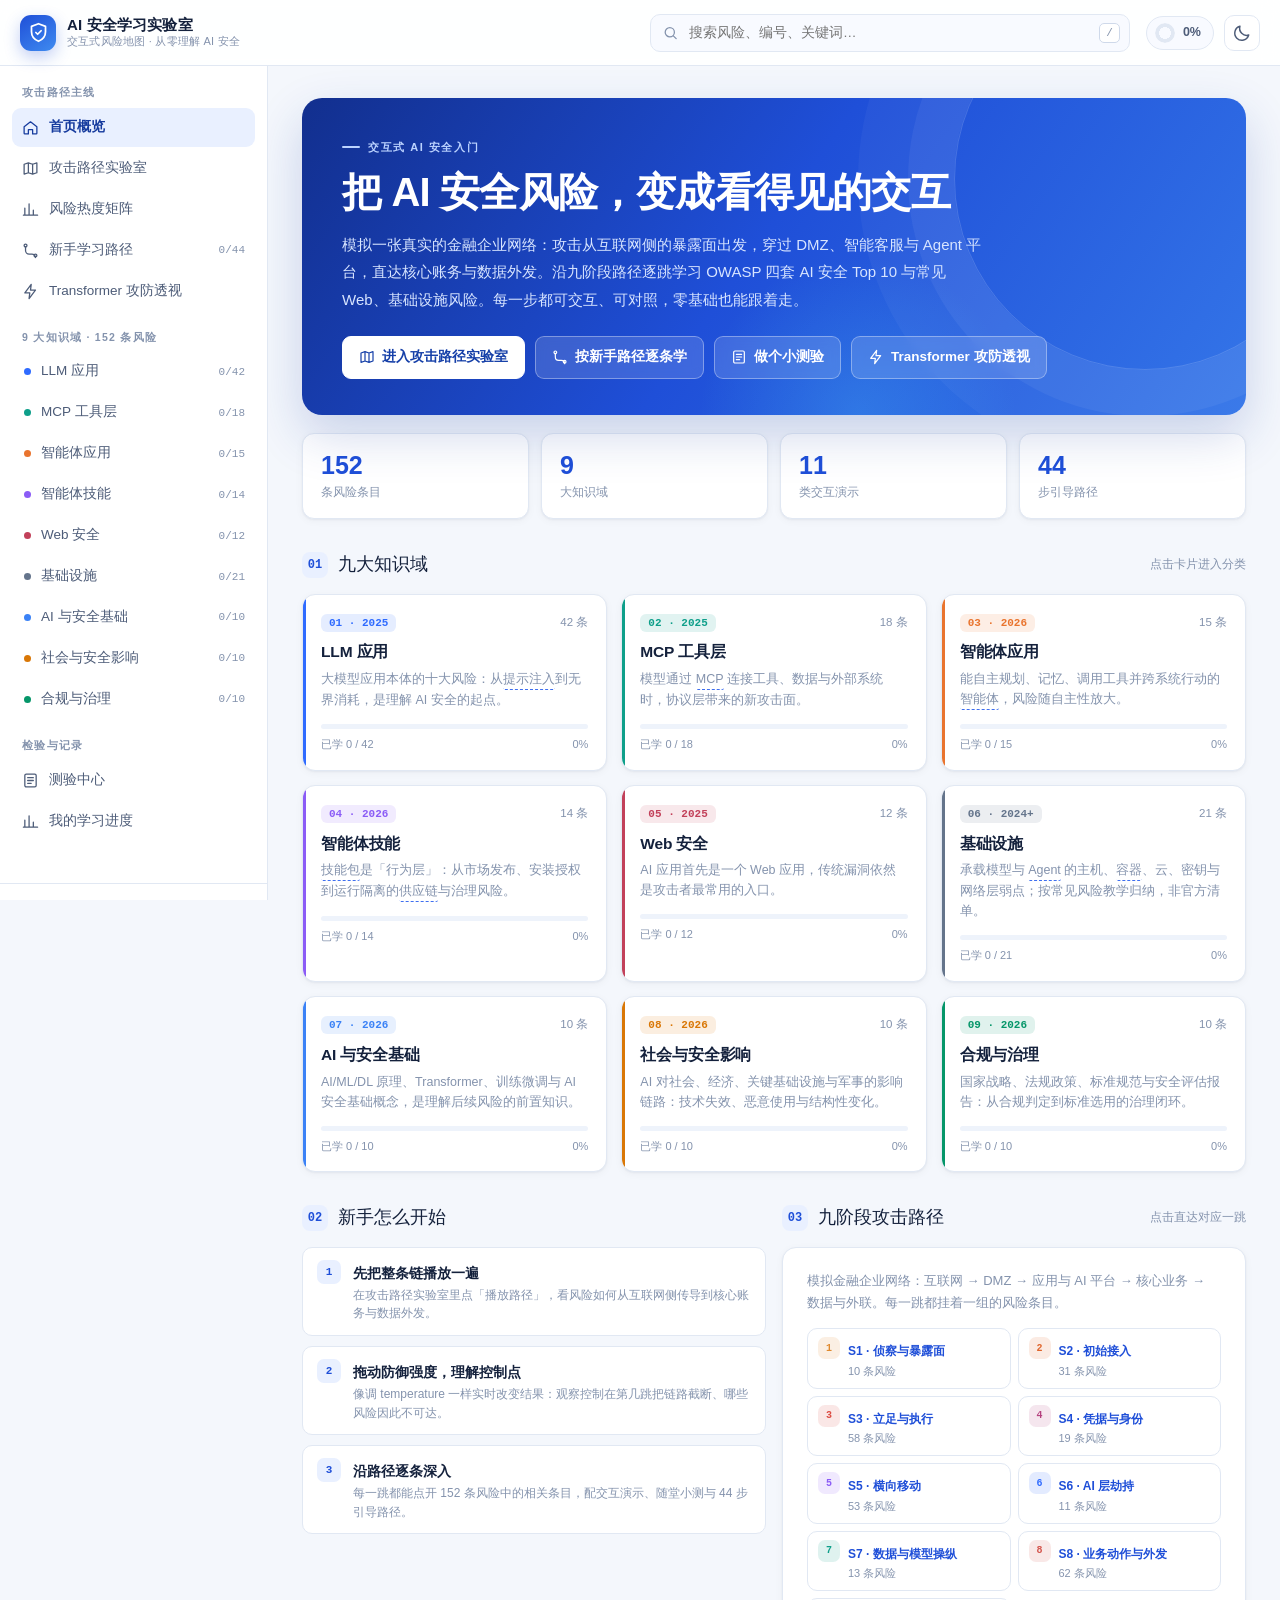
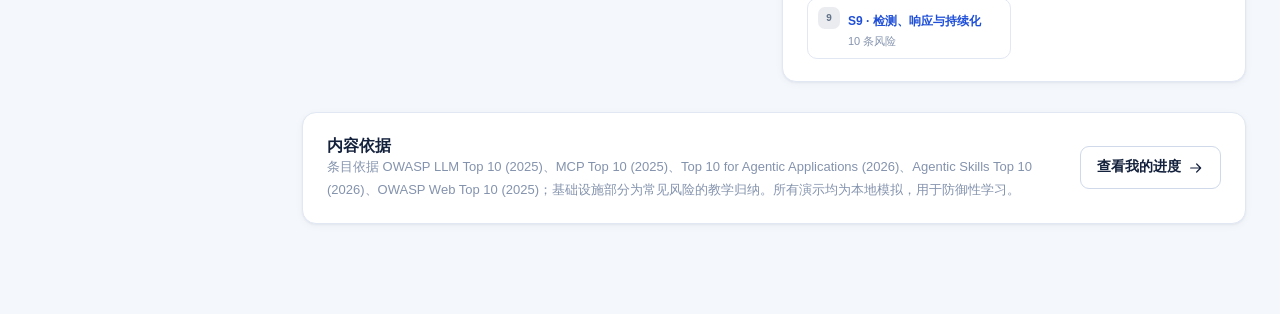
==== index.html @ 032571b3 "feat: publish AI Security Explainer learning site - 9 knowledge domains, 152 risk entries, 785-quest" ====
<!DOCTYPE html>
<html lang="zh-CN">
<head>
<meta charset="UTF-8">
<meta name="viewport" content="width=device-width, initial-scale=1, viewport-fit=cover">
<meta name="description" content="AI 安全学习实验室：在模拟金融企业网络的九阶段攻击路径上，交互式学习 OWASP LLM / MCP / Agentic / Agentic Skills Top 10 与常见 Web、基础设施风险。">
<meta name="theme-color" content="#1f4fd8">
<title>AI 安全学习实验室 · 金融企业网络攻击路径</title>
<link rel="stylesheet" href="assets/css/style.css">
</head>
<body>

<svg class="svg-sprite" aria-hidden="true" xmlns="http://www.w3.org/2000/svg">
  <symbol id="i-menu" viewBox="0 0 24 24"><path d="M4 7h16M4 12h16M4 17h16"/></symbol>
  <symbol id="i-search" viewBox="0 0 24 24"><circle cx="11" cy="11" r="6.5"/><path d="M16 16l4 4"/></symbol>
  <symbol id="i-sun" viewBox="0 0 24 24"><circle cx="12" cy="12" r="4"/><path d="M12 2v2M12 20v2M4.9 4.9l1.4 1.4M17.7 17.7l1.4 1.4M2 12h2M20 12h2M4.9 19.1l1.4-1.4M17.7 6.3l1.4-1.4"/></symbol>
  <symbol id="i-moon" viewBox="0 0 24 24"><path d="M20 14.5A8.5 8.5 0 0 1 9.5 4a8.5 8.5 0 1 0 10.5 10.5z"/></symbol>
  <symbol id="i-home" viewBox="0 0 24 24"><path d="M3 11l9-7 9 7v9a1 1 0 0 1-1 1h-5v-6H9v6H4a1 1 0 0 1-1-1z"/></symbol>
  <symbol id="i-map" viewBox="0 0 24 24"><path d="M3 6l6-2 6 2 6-2v14l-6 2-6-2-6 2zM9 4v14M15 6v14"/></symbol>
  <symbol id="i-path" viewBox="0 0 24 24"><circle cx="5" cy="5" r="2"/><circle cx="19" cy="19" r="2"/><path d="M5 7v5a5 5 0 0 0 5 5h4a5 5 0 0 1 5 5"/></symbol>
  <symbol id="i-quiz" viewBox="0 0 24 24"><rect x="4" y="3" width="16" height="18" rx="2"/><path d="M8 8h8M8 12h8M8 16h5"/></symbol>
  <symbol id="i-chart" viewBox="0 0 24 24"><path d="M4 20V10M10 20V4M16 20v-7M22 20H2"/></symbol>
  <symbol id="i-chevron" viewBox="0 0 24 24"><path d="M9 6l6 6-6 6"/></symbol>
  <symbol id="i-check" viewBox="0 0 24 24"><path d="M4 12l5 5L20 6"/></symbol>
  <symbol id="i-play" viewBox="0 0 24 24"><path d="M7 4l13 8-13 8z"/></symbol>
  <symbol id="i-pause" viewBox="0 0 24 24"><path d="M8 5v14M16 5v14"/></symbol>
  <symbol id="i-reset" viewBox="0 0 24 24"><path d="M4 11a8 8 0 1 1 2.3 6M4 5v6h6"/></symbol>
  <symbol id="i-shield" viewBox="0 0 24 24"><path d="M12 2l8 3v6c0 5-3.4 9-8 11-4.6-2-8-6-8-11V5z"/><path d="M9 12l2 2 4-4"/></symbol>
  <symbol id="i-bolt" viewBox="0 0 24 24"><path d="M13 2L4 14h7l-1 8 9-12h-7z"/></symbol>
  <symbol id="i-close" viewBox="0 0 24 24"><path d="M5 5l14 14M19 5L5 19"/></symbol>
  <symbol id="i-book" viewBox="0 0 24 24"><path d="M4 4h7a3 3 0 0 1 3 3v13a3 3 0 0 0-3-3H4zM20 4h-3a3 3 0 0 0-3 3v13a3 3 0 0 1 3-3h3z"/></symbol>
  <symbol id="i-target" viewBox="0 0 24 24"><circle cx="12" cy="12" r="9"/><circle cx="12" cy="12" r="5"/><circle cx="12" cy="12" r="1.4"/></symbol>
  <symbol id="i-arrow" viewBox="0 0 24 24"><path d="M4 12h15M13 6l6 6-6 6"/></symbol>
</svg>

<div class="app-shell">
  <header class="topbar">
    <button class="icon-btn nav-toggle" id="navToggle" aria-label="打开导航菜单" aria-expanded="false">
      <svg class="ic"><use href="#i-menu"></use></svg>
    </button>
    <a class="brand" href="#/home" aria-label="返回首页">
      <span class="brand-mark"><svg class="ic"><use href="#i-shield"></use></svg></span>
      <span class="brand-text"><b>AI 安全学习实验室</b><small>交互式风险地图 · 从零理解 AI 安全</small></span>
    </a>
    <div class="search-wrap" id="searchWrap">
      <svg class="ic search-ic"><use href="#i-search"></use></svg>
      <input type="search" id="globalSearch" autocomplete="off" spellcheck="false" placeholder="搜索风险、编号、关键词…" aria-label="全站搜索">
      <kbd class="search-kbd">/</kbd>
      <div class="search-panel" id="searchPanel" hidden></div>
    </div>
    <div class="top-actions">
      <a class="progress-pill" id="progressPill" href="#/progress" aria-label="查看学习进度"><span class="pill-ring" id="pillRing"></span><span id="pillText">0%</span></a>
      <button class="icon-btn" id="themeBtn" aria-label="切换深浅主题" title="切换深浅主题">
        <svg class="ic" id="themeIcon"><use href="#i-moon"></use></svg>
      </button>
    </div>
  </header>

  <div class="layout">
    <aside class="sidebar" id="sidebar" aria-label="分类导航">
      <div class="side-inner" id="sideNav"></div>
      <div class="side-foot">
        <span class="dot"></span> 全部演示在本机模拟，不连接任何真实系统
      </div>
    </aside>
    <div class="side-overlay" id="sideOverlay" hidden></div>
    <main class="main" id="main" tabindex="-1">
      <noscript><div class="notice">本站的交互演示需要 JavaScript，请在浏览器中启用后刷新。</div></noscript>
    </main>
  </div>
</div>

<div class="toast" id="toast" role="status" aria-live="polite"></div>

<script src="assets/js/data.js?v=20261121b"></script>
<script src="assets/js/ai-bank.js?v=20261121b"></script>
<script src="assets/js/glossary.js?v=20261114b"></script>
<script src="assets/js/demos.js?v=20261121"></script>
<script src="assets/js/lab.js?v=20261114b"></script>
<script src="assets/js/app.js?v=20261120d"></script>
</body>
</html>
---- assets/css/style.css ----
/* AI 安全学习实验室 — 零依赖静态站点样式 */
:root {
  --bg: #f4f7fc;
  --surface: #ffffff;
  --surface-2: #f8faff;
  --surface-3: #eef3fb;
  --ink: #14213c;
  --ink-2: #4d5c78;
  --ink-3: #8493ad;
  --line: #e1e8f3;
  --line-2: #cfd9ea;
  --brand: #1f4fd8;
  --brand-2: #3f6ff0;
  --brand-soft: #e9f0ff;
  --brand-ink: #163b9e;
  --danger: #dc4c43;
  --danger-soft: #fdecea;
  --warn: #df8a21;
  --warn-soft: #fff3df;
  --ok: #12886a;
  --ok-soft: #e2f6ef;
  --shadow-s: 0 1px 2px rgba(20, 33, 60, .05), 0 2px 8px rgba(20, 33, 60, .04);
  --shadow-m: 0 4px 12px rgba(20, 33, 60, .07), 0 18px 46px rgba(20, 33, 60, .06);
  --radius: 14px;
  --radius-s: 10px;
  --topbar-h: 66px;
  --side-w: 268px;
  --cat: var(--brand);
  --font: -apple-system, BlinkMacSystemFont, "Segoe UI", "PingFang SC", "Hiragino Sans GB", "Microsoft YaHei", "Noto Sans CJK SC", sans-serif;
  --mono: ui-monospace, SFMono-Regular, "SF Mono", Menlo, Consolas, "Liberation Mono", monospace;
}

[data-theme="dark"] {
  --bg: #0b1120;
  --surface: #131d30;
  --surface-2: #18243a;
  --surface-3: #1d2c45;
  --ink: #e9effc;
  --ink-2: #aab9d3;
  --ink-3: #7588a7;
  --line: #26354e;
  --line-2: #344664;
  --brand: #7ba2ff;
  --brand-2: #94b2ff;
  --brand-soft: #1c2e55;
  --brand-ink: #b9ceff;
  --danger: #ff7d72;
  --danger-soft: #402329;
  --warn: #f2ad55;
  --warn-soft: #3a2e1f;
  --ok: #4fd0a7;
  --ok-soft: #173a31;
  --shadow-s: 0 1px 2px rgba(0, 0, 0, .25);
  --shadow-m: 0 12px 40px rgba(0, 0, 0, .3);
}

* { box-sizing: border-box; }
html { scroll-behavior: smooth; }
body {
  margin: 0;
  background: var(--bg);
  color: var(--ink);
  font-family: var(--font);
  font-size: 15px;
  line-height: 1.7;
  -webkit-font-smoothing: antialiased;
}
a { color: var(--brand); text-decoration: none; }
a:hover { text-decoration: underline; }
button, input, textarea, select { font: inherit; color: inherit; }
button { cursor: pointer; }
h1, h2, h3, h4 { line-height: 1.35; margin: 0; font-weight: 700; letter-spacing: -.01em; }
p { margin: 0 0 12px; }
ul, ol { margin: 0; padding: 0; }
.svg-sprite { position: absolute; width: 0; height: 0; overflow: hidden; }
.ic { width: 20px; height: 20px; fill: none; stroke: currentColor; stroke-width: 1.8; stroke-linecap: round; stroke-linejoin: round; flex: none; }
.muted { color: var(--ink-3); }
.small { font-size: 13px; }
.tiny { font-size: 12px; }
.mono { font-family: var(--mono); font-size: .92em; }
.notice { padding: 12px 16px; border-radius: var(--radius-s); background: var(--brand-soft); color: var(--brand-ink); border: 1px solid var(--line); font-size: 13px; }

/* ---------- 顶栏 ---------- */
.topbar {
  height: var(--topbar-h);
  position: sticky; top: 0; z-index: 40;
  display: flex; align-items: center; gap: 16px;
  padding: 0 20px;
  background: color-mix(in srgb, var(--surface) 92%, transparent);
  backdrop-filter: saturate(180%) blur(14px);
  border-bottom: 1px solid var(--line);
}
.brand { display: flex; align-items: center; gap: 11px; color: var(--ink); flex: none; }
.brand:hover { text-decoration: none; }
.brand-mark {
  width: 36px; height: 36px; border-radius: 11px; display: grid; place-items: center;
  color: #fff; background: linear-gradient(145deg, #1f4fd8, #3f8bf0);
  box-shadow: 0 6px 16px rgba(31, 79, 216, .28);
}
.brand-mark .ic { width: 21px; height: 21px; stroke-width: 2; }
.brand-text { display: flex; flex-direction: column; line-height: 1.25; }
.brand-text b { font-size: 15px; letter-spacing: .01em; }
.brand-text small { font-size: 11px; color: var(--ink-3); letter-spacing: .02em; }
.icon-btn {
  width: 36px; height: 36px; border-radius: 10px; border: 1px solid var(--line);
  background: var(--surface); color: var(--ink-2); display: grid; place-items: center;
  transition: .18s ease;
}
.icon-btn:hover { color: var(--brand); border-color: var(--brand); background: var(--brand-soft); }
.nav-toggle { display: none; }
.search-wrap { position: relative; flex: 1; max-width: 480px; margin-left: auto; }
.search-wrap .search-ic { position: absolute; left: 12px; top: 50%; transform: translateY(-50%); width: 17px; height: 17px; color: var(--ink-3); pointer-events: none; }
#globalSearch {
  width: 100%; height: 38px; padding: 0 38px 0 38px;
  background: var(--surface-2); border: 1px solid var(--line); border-radius: 10px;
  outline: none; font-size: 13.5px; transition: .18s ease;
}
#globalSearch:focus { border-color: var(--brand); background: var(--surface); box-shadow: 0 0 0 3px var(--brand-soft); }
#globalSearch::-webkit-search-cancel-button { display: none; }
.search-kbd {
  position: absolute; right: 10px; top: 50%; transform: translateY(-50%);
  font-family: var(--mono); font-size: 11px; color: var(--ink-3);
  border: 1px solid var(--line-2); border-radius: 5px; padding: 0 6px; line-height: 18px; background: var(--surface);
}
.search-panel {
  position: absolute; top: calc(100% + 8px); left: 0; right: 0;
  max-height: min(70vh, 520px); overflow-y: auto;
  background: var(--surface); border: 1px solid var(--line); border-radius: 12px;
  box-shadow: var(--shadow-m); padding: 8px; z-index: 50;
}
.search-result { display: flex; align-items: center; gap: 10px; padding: 9px 10px; border-radius: 8px; color: var(--ink); }
.search-result:hover { background: var(--surface-3); text-decoration: none; }
.search-result .sr-code { font: 700 11px var(--mono); color: #fff; background: var(--cat, var(--brand)); padding: 3px 6px; border-radius: 5px; flex: none; }
.search-result .sr-body { min-width: 0; flex: 1; }
.search-result .sr-title { font-size: 13.5px; font-weight: 600; white-space: nowrap; overflow: hidden; text-overflow: ellipsis; }
.search-result .sr-brief { font-size: 11.5px; color: var(--ink-3); white-space: nowrap; overflow: hidden; text-overflow: ellipsis; }
.search-result .sr-cat { font-size: 11px; color: var(--ink-3); flex: none; }
.search-empty { padding: 18px 12px; text-align: center; color: var(--ink-3); font-size: 13px; }
.top-actions { display: flex; align-items: center; gap: 10px; flex: none; }
.progress-pill {
  display: flex; align-items: center; gap: 8px; height: 34px; padding: 0 12px 0 8px;
  border: 1px solid var(--line); border-radius: 999px; background: var(--surface-2);
  color: var(--ink-2); font-size: 12.5px; font-weight: 600;
}
.progress-pill:hover { text-decoration: none; border-color: var(--brand); }
.pill-ring {
  width: 20px; height: 20px; border-radius: 50%; flex: none;
  background: conic-gradient(var(--brand) var(--p, 0%), var(--line) 0);
  -webkit-mask: radial-gradient(circle 6px at center, transparent 98%, #000 100%);
  mask: radial-gradient(circle 6px at center, transparent 98%, #000 100%);
}

/* ---------- 布局 ---------- */
.layout { display: flex; min-height: calc(100vh - var(--topbar-h)); }
.sidebar {
  width: var(--side-w); flex: none; position: sticky; top: var(--topbar-h);
  height: calc(100vh - var(--topbar-h)); overflow-y: auto;
  border-right: 1px solid var(--line); background: var(--surface);
  display: flex; flex-direction: column; z-index: 30;
}
.side-inner { padding: 18px 12px 24px; flex: 1; }
.side-foot { padding: 14px 18px; border-top: 1px solid var(--line); font-size: 11px; color: var(--ink-3); line-height: 1.5; }
.side-foot .dot { display: inline-block; width: 6px; height: 6px; border-radius: 50%; background: var(--ok); margin-right: 4px; }
.nav-group { margin-bottom: 18px; }
.nav-title { font-size: 10.5px; font-weight: 700; letter-spacing: .12em; color: var(--ink-3); text-transform: uppercase; padding: 0 10px; margin-bottom: 6px; }
.nav-link {
  display: flex; align-items: center; gap: 10px; padding: 8px 10px; border-radius: 9px;
  color: var(--ink-2); font-size: 13.5px; font-weight: 500; margin-bottom: 2px;
}
.nav-link:hover { background: var(--surface-3); text-decoration: none; color: var(--ink); }
.nav-link .ic { width: 17px; height: 17px; }
.nav-link.active { background: var(--brand-soft); color: var(--brand-ink); font-weight: 650; }
.nav-link .nav-count { margin-left: auto; font: 11px var(--mono); color: var(--ink-3); }
.nav-link .nav-dot { width: 7px; height: 7px; border-radius: 50%; background: var(--cat, var(--brand)); flex: none; margin-left: 2px; }
.nav-sub { margin: 2px 0 6px 20px; padding-left: 10px; border-left: 1px solid var(--line); }
.nav-risk { display: flex; align-items: flex-start; gap: 7px; padding: 4px 6px; border-radius: 7px; color: var(--ink-3); font-size: 12.3px; line-height: 1.45; }
.nav-risk:hover { background: var(--surface-3); color: var(--ink); text-decoration: none; }
.nav-risk .rc { font: 10px var(--mono); color: var(--ink-3); padding-top: 2px; flex: none; width: 46px; }
.nav-risk.done .rc { color: var(--ok); }
.nav-risk.done .rc::after { content: " ✓"; }
.nav-risk.active { background: var(--brand-soft); color: var(--brand-ink); font-weight: 600; }
.side-overlay { display: none; }
.main { flex: 1; min-width: 0; outline: none; }
.page { max-width: 1180px; margin: 0 auto; padding: 32px 34px 90px; animation: fade .28s ease; }
@keyframes fade { from { opacity: 0; transform: translateY(6px); } to { opacity: 1; transform: none; } }
.page-head { margin-bottom: 26px; }
.eyebrow { font-size: 11px; font-weight: 700; letter-spacing: .14em; color: var(--brand); text-transform: uppercase; margin-bottom: 8px; display: flex; align-items: center; gap: 8px; }
.eyebrow::before { content: ""; width: 18px; height: 2px; border-radius: 2px; background: var(--brand); }
.page-head h1 { font-size: clamp(25px, 3.2vw, 36px); margin-bottom: 10px; }
.lead { color: var(--ink-2); font-size: 15px; max-width: 780px; line-height: 1.8; }
.card { background: var(--surface); border: 1px solid var(--line); border-radius: var(--radius); box-shadow: var(--shadow-s); }
.card-pad { padding: 22px 24px; }
.grid { display: grid; gap: 16px; }
.grid-2 { grid-template-columns: repeat(2, minmax(0, 1fr)); }
.grid-3 { grid-template-columns: repeat(3, minmax(0, 1fr)); }
.grid-4 { grid-template-columns: repeat(4, minmax(0, 1fr)); }
.section { margin-top: 30px; }
.section-title { display: flex; align-items: center; gap: 10px; font-size: 18px; margin-bottom: 14px; }
.section-title .sec-no { display: grid; place-items: center; width: 26px; height: 26px; border-radius: 8px; background: var(--brand-soft); color: var(--brand); font: 700 12px var(--mono); flex: none; }
.section-title .sec-tip { margin-left: auto; font-size: 12px; font-weight: 400; color: var(--ink-3); }
.divider { height: 1px; background: var(--line); margin: 24px 0; }
.badge { display: inline-flex; align-items: center; gap: 5px; padding: 2px 9px; border-radius: 6px; font-size: 11.5px; font-weight: 600; background: var(--surface-3); color: var(--ink-2); white-space: nowrap; }
.badge.brand { background: var(--brand-soft); color: var(--brand-ink); }
.badge.ok { background: var(--ok-soft); color: var(--ok); }
.badge.warn { background: var(--warn-soft); color: var(--warn); }
.badge.danger { background: var(--danger-soft); color: var(--danger); }
.chip { display: inline-block; padding: 2px 8px; border: 1px solid var(--line); border-radius: 999px; font-size: 11.5px; color: var(--ink-2); background: var(--surface-2); }
.btn { display: inline-flex; align-items: center; justify-content: center; gap: 7px; padding: 9px 16px; border-radius: 9px; border: 1px solid var(--line-2); background: var(--surface); color: var(--ink); font-size: 13.5px; font-weight: 600; transition: .18s ease; }
.btn:hover { border-color: var(--brand); color: var(--brand); background: var(--brand-soft); text-decoration: none; }
.btn.primary { background: var(--brand); border-color: var(--brand); color: #fff; box-shadow: 0 4px 12px rgba(31, 79, 216, .2); }
.btn.primary:hover { background: var(--brand-2); color: #fff; }
.btn.ghost { background: transparent; border-color: transparent; color: var(--ink-2); }
.btn.ghost:hover { background: var(--surface-3); }
.btn.small { padding: 6px 11px; font-size: 12px; border-radius: 8px; }
.btn .ic { width: 16px; height: 16px; }
.btn:disabled { opacity: .5; cursor: not-allowed; }
.toast { position: fixed; left: 50%; bottom: 28px; transform: translate(-50%, 20px); padding: 10px 18px; border-radius: 10px; background: var(--ink); color: var(--surface); font-size: 13px; opacity: 0; pointer-events: none; transition: .25s ease; z-index: 80; box-shadow: var(--shadow-m); }
.toast.show { opacity: 1; transform: translate(-50%, 0); }
.empty-state { padding: 46px 20px; text-align: center; color: var(--ink-3); }
.empty-state .ic { width: 30px; height: 30px; margin-bottom: 10px; }

/* ---------- 首页 ---------- */
.hero { position: relative; overflow: hidden; border-radius: 20px; padding: 40px 40px 36px; color: #fff; background: linear-gradient(125deg, #122f8e 0%, #1f4fd8 48%, #3475e8 100%); box-shadow: 0 20px 50px rgba(24, 60, 160, .2); }
.hero::after { content: ""; position: absolute; right: -90px; top: -110px; width: 380px; height: 380px; border-radius: 50%; border: 1px solid rgba(255, 255, 255, .16); box-shadow: 0 0 0 46px rgba(255, 255, 255, .05), 0 0 0 96px rgba(255, 255, 255, .035); pointer-events: none; }
.hero::before { content: ""; position: absolute; left: 42%; bottom: -160px; width: 320px; height: 320px; border-radius: 50%; background: radial-gradient(circle, rgba(82, 214, 255, .22), transparent 70%); pointer-events: none; }
.hero > * { position: relative; z-index: 1; }
.hero .eyebrow { color: #bcd3ff; }
.hero .eyebrow::before { background: #bcd3ff; }
.hero h1 { font-size: clamp(26px, 3.6vw, 40px); margin-bottom: 12px; letter-spacing: -.02em; }
.hero-sub { font-size: 15px; color: #d8e5ff; max-width: 640px; line-height: 1.85; margin-bottom: 22px; }
.hero-actions { display: flex; flex-wrap: wrap; gap: 10px; }
.hero .btn { background: rgba(255, 255, 255, .14); border-color: rgba(255, 255, 255, .35); color: #fff; backdrop-filter: blur(6px); }
.hero .btn:hover { background: rgba(255, 255, 255, .24); color: #fff; }
.hero .btn.hero-primary { background: #fff; color: #153fa8; border-color: #fff; }
.hero .btn.hero-primary:hover { background: #eaf1ff; color: #153fa8; }
.stat-grid { display: grid; grid-template-columns: repeat(4, 1fr); gap: 12px; margin: 18px 0 30px; }
.stat { padding: 16px 18px; border-radius: 12px; background: var(--surface); border: 1px solid var(--line); box-shadow: var(--shadow-s); }
.stat-num { font-size: 25px; font-weight: 800; color: var(--brand); line-height: 1.2; font-variant-numeric: tabular-nums; }
.stat-label { font-size: 12px; color: var(--ink-3); margin-top: 2px; }
.cat-grid { display: grid; grid-template-columns: repeat(3, minmax(0, 1fr)); gap: 14px; }
.cat-card { padding: 18px 18px 16px; border-radius: 13px; background: var(--surface); border: 1px solid var(--line); box-shadow: var(--shadow-s); transition: .2s ease; display: block; color: var(--ink); position: relative; overflow: hidden; }
.cat-card::before { content: ""; position: absolute; left: 0; top: 0; bottom: 0; width: 3px; background: var(--cat); }
.cat-card:hover { transform: translateY(-3px); box-shadow: var(--shadow-m); text-decoration: none; border-color: var(--cat); }
.cat-top { display: flex; align-items: center; justify-content: space-between; margin-bottom: 10px; }
.cat-num { font: 700 11px var(--mono); color: var(--cat); background: color-mix(in srgb, var(--cat) 12%, transparent); padding: 3px 8px; border-radius: 6px; }
.cat-count { font-size: 11.5px; color: var(--ink-3); }
.cat-card h3 { font-size: 15.5px; margin-bottom: 6px; }
.cat-card p { font-size: 12.5px; color: var(--ink-3); line-height: 1.6; margin-bottom: 14px; min-height: 40px; }
.cat-bar { height: 5px; border-radius: 99px; background: var(--surface-3); overflow: hidden; }
.cat-bar > i { display: block; height: 100%; border-radius: 99px; background: var(--cat); width: var(--w, 0%); transition: width .5s ease; }
.cat-bar-label { display: flex; justify-content: space-between; font-size: 11px; color: var(--ink-3); margin-top: 6px; }
.path-preview { display: grid; gap: 10px; }
.mini-step { display: flex; gap: 12px; align-items: flex-start; padding: 12px 14px; border: 1px solid var(--line); border-radius: 10px; background: var(--surface); }
.mini-step .ms-no { width: 24px; height: 24px; border-radius: 7px; background: var(--brand-soft); color: var(--brand); display: grid; place-items: center; font: 700 11px var(--mono); flex: none; }
.mini-step b { font-size: 13.5px; }
.mini-step span { display: block; font-size: 12px; color: var(--ink-3); line-height: 1.55; }

/* ---------- 风险详情 ---------- */
.detail-head { padding: 24px 26px; border-radius: var(--radius); background: var(--surface); border: 1px solid var(--line); box-shadow: var(--shadow-s); border-top: 3px solid var(--cat); margin-bottom: 22px; }
.detail-meta { display: flex; align-items: center; gap: 8px; flex-wrap: wrap; margin-bottom: 10px; }
.detail-code { font: 700 12px var(--mono); color: #fff; background: var(--cat); padding: 4px 9px; border-radius: 6px; }
.detail-title { font-size: clamp(23px, 3vw, 31px); margin-bottom: 4px; }
.detail-en { color: var(--ink-3); font-size: 13.5px; font-weight: 500; margin-bottom: 14px; }
.level-badge { display: inline-flex; align-items: center; gap: 6px; font-size: 12px; font-weight: 600; padding: 3px 10px; border-radius: 999px; }
.level-1 { background: var(--ok-soft); color: var(--ok); }
.level-2 { background: var(--warn-soft); color: var(--warn); }
.level-3 { background: var(--danger-soft); color: var(--danger); }
.detail-actions { display: flex; gap: 8px; flex-wrap: wrap; margin-top: 16px; }
.detail-layout { display: grid; grid-template-columns: minmax(0, 1fr) 176px; gap: 24px; align-items: start; }
.detail-toc { position: sticky; top: calc(var(--topbar-h) + 24px); font-size: 12.5px; }
.detail-toc h4 { font-size: 11px; color: var(--ink-3); letter-spacing: .1em; text-transform: uppercase; margin-bottom: 10px; }
.detail-toc a { display: block; padding: 5px 10px; border-left: 2px solid var(--line); color: var(--ink-3); }
.detail-toc a:hover, .detail-toc a.active { border-color: var(--cat); color: var(--cat); text-decoration: none; background: var(--surface-2); }
.brief-box { padding: 16px 18px; border-radius: 11px; background: var(--brand-soft); border: 1px solid color-mix(in srgb, var(--cat) 22%, var(--line)); font-size: 15px; line-height: 1.8; }
.brief-box b { color: var(--brand-ink); }
.why-box { padding: 14px 18px; border-left: 3px solid var(--warn); background: var(--warn-soft); border-radius: 0 10px 10px 0; color: var(--ink-2); font-size: 13.5px; margin-top: 12px; }
.steps { display: grid; gap: 10px; counter-reset: st; }
.step-card { display: flex; gap: 14px; padding: 14px 16px; border: 1px solid var(--line); border-radius: 11px; background: var(--surface); }
.step-card .n { width: 28px; height: 28px; border-radius: 9px; display: grid; place-items: center; flex: none; background: var(--cat); color: #fff; font: 700 12px var(--mono); }
.step-card h4 { font-size: 14px; margin-bottom: 3px; }
.step-card p { font-size: 13px; color: var(--ink-2); margin: 0; line-height: 1.7; }
.analogy { display: flex; gap: 12px; padding: 14px 16px; border-radius: 11px; background: var(--surface-2); border: 1px dashed var(--line-2); font-size: 13.5px; color: var(--ink-2); margin-top: 12px; }
.analogy b { color: var(--ink); white-space: nowrap; }
.defense-list { display: grid; gap: 9px; list-style: none; }
.defense-list li { display: flex; gap: 11px; padding: 12px 14px; border: 1px solid var(--line); border-radius: 10px; background: var(--surface); font-size: 13.5px; line-height: 1.65; }
.defense-list li .ic { width: 17px; height: 17px; color: var(--ok); margin-top: 3px; }
.scenario { padding: 15px 18px; border-radius: 11px; background: var(--surface-2); border: 1px solid var(--line); font-size: 13.5px; color: var(--ink-2); line-height: 1.8; }
.mini-quiz { padding: 18px 20px; }
.mini-quiz h3 { font-size: 15px; margin-bottom: 12px; }
.choice-grid { display: grid; gap: 8px; }
.choice { display: flex; gap: 10px; align-items: flex-start; padding: 11px 13px; border: 1px solid var(--line); border-radius: 9px; background: var(--surface-2); text-align: left; font-size: 13.5px; line-height: 1.6; width: 100%; transition: .16s ease; }
.choice:hover { border-color: var(--brand); }
.choice .choice-key { font: 700 11px var(--mono); width: 20px; height: 20px; border-radius: 5px; background: var(--surface-3); display: grid; place-items: center; flex: none; margin-top: 1px; }
.choice.correct { border-color: var(--ok); background: var(--ok-soft); }
.choice.correct .choice-key { background: var(--ok); color: #fff; }
.choice.wrong { border-color: var(--danger); background: var(--danger-soft); }
.choice.wrong .choice-key { background: var(--danger); color: #fff; }
.choice:disabled { cursor: default; }
.quiz-explain { margin-top: 10px; padding: 10px 13px; border-radius: 8px; background: var(--surface-2); border: 1px solid var(--line); font-size: 12.5px; color: var(--ink-2); }
.pager { display: flex; justify-content: space-between; gap: 12px; margin-top: 30px; padding-top: 20px; border-top: 1px solid var(--line); }
.pager .btn { max-width: 48%; }
.pager .btn span { overflow: hidden; text-overflow: ellipsis; white-space: nowrap; }

/* ---------- 交互演示通用 ---------- */
.demo-card { border: 1px solid var(--line); border-radius: var(--radius); background: var(--surface); box-shadow: var(--shadow-s); overflow: hidden; }
.demo-head { display: flex; align-items: center; gap: 10px; padding: 13px 18px; background: linear-gradient(100deg, var(--brand-soft), var(--surface-2)); border-bottom: 1px solid var(--line); flex-wrap: wrap; }
.demo-head .ic { color: var(--brand); width: 18px; height: 18px; }
.demo-head h3 { font-size: 14.5px; }
.demo-head .demo-type { margin-left: auto; font: 11px var(--mono); color: var(--ink-3); border: 1px solid var(--line); border-radius: 6px; padding: 2px 7px; }
.demo-body { padding: 18px; }
.demo-hint { font-size: 12.5px; color: var(--ink-3); line-height: 1.65; margin-bottom: 14px; }
.demo-cols { display: grid; grid-template-columns: minmax(0, 300px) minmax(0, 1fr); gap: 18px; }
.demo-controls { display: grid; gap: 14px; align-content: start; }
.demo-stage { min-width: 0; }
.demo-foot { padding: 10px 18px; border-top: 1px solid var(--line); background: var(--surface-2); font-size: 11.5px; color: var(--ink-3); display: flex; align-items: center; gap: 8px; flex-wrap: wrap; }
.demo-foot .ic { width: 14px; height: 14px; }
.control-group > label, .control-label { display: block; font-size: 12px; font-weight: 700; color: var(--ink-2); margin-bottom: 7px; letter-spacing: .01em; }
.control-tip { font-size: 11.5px; color: var(--ink-3); line-height: 1.5; margin-top: 5px; }
.seg { display: flex; flex-wrap: wrap; gap: 5px; }
.seg button { padding: 6px 10px; border-radius: 7px; border: 1px solid var(--line); background: var(--surface-2); font-size: 12px; color: var(--ink-2); }
.seg button:hover { border-color: var(--brand); }
.seg button.active { background: var(--brand); border-color: var(--brand); color: #fff; font-weight: 600; }
.field input[type="text"], .field textarea, .field select {
  width: 100%; padding: 9px 11px; border: 1px solid var(--line); border-radius: 8px;
  background: var(--surface-2); outline: none; font-size: 13px; line-height: 1.6;
}
.field input[type="text"]:focus, .field textarea:focus { border-color: var(--brand); box-shadow: 0 0 0 3px var(--brand-soft); }
.field textarea { resize: vertical; min-height: 74px; font-family: var(--mono); font-size: 12px; }
.switch-list { display: grid; gap: 7px; }
.switch { display: flex; align-items: flex-start; gap: 9px; padding: 8px 10px; border: 1px solid var(--line); border-radius: 8px; background: var(--surface-2); cursor: pointer; }
.switch:hover { border-color: var(--brand); }
.switch input { position: absolute; opacity: 0; width: 0; height: 0; }
.switch .track { width: 30px; height: 17px; border-radius: 99px; background: var(--line-2); position: relative; flex: none; margin-top: 3px; transition: .18s ease; }
.switch .track::after { content: ""; position: absolute; left: 2px; top: 2px; width: 13px; height: 13px; border-radius: 50%; background: #fff; transition: .18s ease; box-shadow: 0 1px 3px rgba(0, 0, 0, .2); }
.switch input:checked + .track { background: var(--ok); }
.switch input:checked + .track::after { transform: translateX(13px); }
.switch input:focus-visible + .track { outline: 2px solid var(--brand); outline-offset: 2px; }
.switch .sw-text { min-width: 0; }
.switch .sw-text b { display: block; font-size: 12.5px; font-weight: 600; }
.switch .sw-text small { display: block; font-size: 11px; color: var(--ink-3); line-height: 1.45; }
.range-row { display: grid; gap: 4px; }
.range-row .range-top { display: flex; justify-content: space-between; font-size: 12px; color: var(--ink-2); }
.range-val { font: 700 12px var(--mono); color: var(--brand); }
input[type="range"] { width: 100%; accent-color: var(--brand); cursor: pointer; }
.demo-actions { display: flex; gap: 8px; flex-wrap: wrap; margin-top: 4px; }
.meter { margin-top: 6px; }
.meter-top { display: flex; justify-content: space-between; align-items: baseline; font-size: 12px; margin-bottom: 6px; }
.meter-top b { font: 800 20px var(--mono); color: var(--danger); font-variant-numeric: tabular-nums; }
.meter-track { height: 9px; border-radius: 99px; background: var(--surface-3); overflow: hidden; }
.meter-fill { height: 100%; border-radius: 99px; background: linear-gradient(90deg, var(--ok), var(--warn), var(--danger)); transition: width .4s ease; }
.verdict { padding: 12px 14px; border-radius: 10px; font-size: 13.5px; line-height: 1.65; margin-top: 12px; border: 1px solid var(--line); background: var(--surface-2); }
.verdict b { display: block; margin-bottom: 3px; }
.verdict.bad { background: var(--danger-soft); border-color: color-mix(in srgb, var(--danger) 30%, var(--line)); color: var(--danger); }
.verdict.ok { background: var(--ok-soft); border-color: color-mix(in srgb, var(--ok) 30%, var(--line)); color: var(--ok); }
.verdict.warn { background: var(--warn-soft); border-color: color-mix(in srgb, var(--warn) 30%, var(--line)); color: var(--warn); }
.ctx-view { display: grid; gap: 7px; margin-bottom: 12px; }
.ctx-block { padding: 9px 11px; border-radius: 8px; font-size: 12px; line-height: 1.65; border: 1px solid var(--line); background: var(--surface-2); font-family: var(--mono); word-break: break-word; }
.ctx-block .ctx-label { display: block; font: 700 10px var(--font); letter-spacing: .06em; text-transform: uppercase; margin-bottom: 4px; }
.ctx-system { background: var(--ok-soft); border-color: color-mix(in srgb, var(--ok) 25%, var(--line)); color: var(--ok); }
.ctx-untrusted { background: var(--danger-soft); border-color: color-mix(in srgb, var(--danger) 25%, var(--line)); color: var(--danger); }
.ctx-note { background: var(--surface-2); color: var(--ink-2); }
.pipeline { display: flex; align-items: stretch; gap: 0; flex-wrap: wrap; }
.pipe-node { flex: 1; min-width: 88px; padding: 10px 8px; border: 1px solid var(--line); border-radius: 9px; background: var(--surface-2); text-align: center; font-size: 11.5px; color: var(--ink-3); position: relative; transition: .25s ease; }
.pipe-node + .pipe-node { margin-left: 14px; }
.pipe-node + .pipe-node::before { content: ""; position: absolute; left: -14px; top: 50%; width: 14px; height: 1.5px; background: var(--line-2); }
.pipe-node b { display: block; font-size: 12px; color: var(--ink-2); margin-bottom: 2px; }
.pipe-node.lit { border-color: var(--brand); background: var(--brand-soft); color: var(--brand-ink); }
.pipe-node.lit b { color: var(--brand-ink); }
.pipe-node.blocked { border-color: var(--ok); background: var(--ok-soft); color: var(--ok); }
.pipe-node.risky { border-color: var(--danger); background: var(--danger-soft); color: var(--danger); }
.inspect-list { display: grid; gap: 8px; }
.inspect-item { display: flex; gap: 10px; align-items: flex-start; padding: 10px 12px; border: 1px solid var(--line); border-radius: 9px; background: var(--surface-2); text-align: left; width: 100%; transition: .16s ease; }
.inspect-item:hover { border-color: var(--brand); }
.inspect-item .ii-mark { width: 22px; height: 22px; border-radius: 6px; display: grid; place-items: center; flex: none; font: 700 11px var(--mono); background: var(--surface-3); color: var(--ink-3); }
.inspect-item.selected { border-color: var(--danger); background: var(--danger-soft); }
.inspect-item.selected .ii-mark { background: var(--danger); color: #fff; }
.inspect-item.reveal.correct { border-color: var(--ok); }
.inspect-item.reveal.wrong { border-color: var(--warn); }
.inspect-item .ii-body { min-width: 0; flex: 1; }
.inspect-item .ii-text { font: 12px/1.6 var(--mono); word-break: break-word; color: var(--ink); }
.inspect-item .ii-reason { display: none; font-size: 11.5px; color: var(--ink-2); margin-top: 6px; padding-top: 6px; border-top: 1px dashed var(--line-2); line-height: 1.6; }
.inspect-item.reveal .ii-reason { display: block; }
.kv { display: grid; grid-template-columns: repeat(2, minmax(0, 1fr)); gap: 9px; }
.kv-cell { padding: 11px 13px; border-radius: 9px; background: var(--surface-2); border: 1px solid var(--line); }
.kv-cell .k { font-size: 11px; color: var(--ink-3); }
.kv-cell .v { font: 700 19px var(--mono); color: var(--ink); font-variant-numeric: tabular-nums; }
.kv-cell .v.danger { color: var(--danger); }
.kv-cell .v.ok { color: var(--ok); }
.bar-chart { display: grid; gap: 10px; margin-top: 14px; }
.bar-row .bar-top { display: flex; justify-content: space-between; font-size: 11.5px; color: var(--ink-2); margin-bottom: 4px; }
.bar-track { height: 10px; border-radius: 99px; background: var(--surface-3); overflow: hidden; }
.bar-fill { height: 100%; border-radius: 99px; background: var(--brand); transition: width .4s ease; }
.bar-fill.danger { background: var(--danger); }
.bar-fill.ok { background: var(--ok); }
.doc-list { display: grid; gap: 7px; }
.doc { display: flex; gap: 9px; align-items: flex-start; padding: 9px 11px; border: 1px solid var(--line); border-radius: 8px; background: var(--surface-2); font-size: 12px; line-height: 1.6; }
.doc .doc-score { margin-left: auto; font: 700 11px var(--mono); color: var(--ink-3); white-space: nowrap; }
.doc.poison { background: var(--danger-soft); border-color: color-mix(in srgb, var(--danger) 25%, var(--line)); }
.doc.hit { border-color: var(--brand); box-shadow: 0 0 0 2px var(--brand-soft); }
.doc code { font-family: var(--mono); font-size: 11px; }
.scope-visual { display: grid; place-items: center; padding: 8px 0 16px; }
.scope-ring { width: 168px; height: 168px; border-radius: 50%; display: grid; place-items: center; background: radial-gradient(circle, color-mix(in srgb, var(--danger) 12%, var(--surface)) 0 32%, color-mix(in srgb, var(--warn) 14%, var(--surface)) 32% 58%, color-mix(in srgb, var(--brand) 12%, var(--surface)) 58% 78%, var(--surface-2) 78%); border: 1px solid var(--line); position: relative; transition: .3s ease; }
.scope-ring .scope-core { width: 62px; height: 62px; border-radius: 50%; background: var(--brand); color: #fff; display: grid; place-items: center; font-size: 12px; font-weight: 700; text-align: center; line-height: 1.3; box-shadow: 0 6px 18px rgba(31, 79, 216, .3); }
.scope-ring .scope-tag { position: absolute; font-size: 10.5px; color: var(--ink-2); background: var(--surface); border: 1px solid var(--line); border-radius: 6px; padding: 2px 6px; white-space: nowrap; }
.scope-ring .scope-tag.t1 { top: 20px; right: -18px; }
.scope-ring .scope-tag.t2 { bottom: 26px; left: -22px; }
.scope-ring .scope-tag.t3 { bottom: -10px; right: 8px; }
.perm-grid { display: grid; grid-template-columns: repeat(2, 1fr); gap: 7px; margin-top: 12px; }
.perm { display: flex; align-items: center; gap: 6px; font-size: 11.5px; padding: 6px 9px; border-radius: 7px; background: var(--surface-2); border: 1px solid var(--line); color: var(--ink-3); }
.perm.on { background: var(--danger-soft); border-color: color-mix(in srgb, var(--danger) 25%, var(--line)); color: var(--danger); font-weight: 600; }
.perm .pdot { width: 6px; height: 6px; border-radius: 50%; background: currentColor; }
.flow-steps { display: flex; gap: 4px; flex-wrap: wrap; margin-bottom: 14px; }
.flow-step { flex: 1; min-width: 82px; padding: 9px 8px; border: 1px solid var(--line); border-radius: 9px; background: var(--surface-2); font-size: 11.5px; color: var(--ink-3); text-align: center; transition: .25s ease; cursor: pointer; }
.flow-step b { display: block; font-size: 11px; color: var(--ink-2); }
.flow-step.risk { border-color: color-mix(in srgb, var(--danger) 30%, var(--line)); }
.flow-step.control { border-color: color-mix(in srgb, var(--ok) 30%, var(--line)); }
.flow-step.active { background: var(--brand-soft); border-color: var(--brand); color: var(--brand-ink); transform: translateY(-2px); }
.flow-step.done { background: var(--surface-3); }
.flow-detail { padding: 14px 16px; border-radius: 10px; background: var(--surface-2); border: 1px solid var(--line); min-height: 88px; font-size: 13px; line-height: 1.75; }
.flow-detail b { color: var(--brand); }
.code-block { font: 12px/1.7 var(--mono); background: var(--surface-3); border: 1px solid var(--line); border-radius: 9px; padding: 12px 14px; white-space: pre-wrap; word-break: break-all; color: var(--ink-2); margin: 0; }
.code-block.bad { background: var(--danger-soft); color: var(--danger); }
.code-block.ok { background: var(--ok-soft); color: var(--ok); }

/* ---------- 学习路径 / 测验 / 进度 ---------- */
.path-stage { border: 1px solid var(--line); border-radius: var(--radius); background: var(--surface); box-shadow: var(--shadow-s); margin-bottom: 16px; overflow: hidden; }
.path-stage-head { display: flex; align-items: center; gap: 12px; padding: 15px 18px; border-bottom: 1px solid var(--line); background: var(--surface-2); }
.path-stage-head .stage-no { width: 32px; height: 32px; border-radius: 9px; background: var(--brand); color: #fff; display: grid; place-items: center; font: 700 13px var(--mono); flex: none; }
.path-stage-head h3 { font-size: 15.5px; }
.path-stage-head p { font-size: 12px; color: var(--ink-3); margin: 0; }
.path-stage-head .stage-progress { margin-left: auto; font-size: 12px; color: var(--ink-3); white-space: nowrap; }
.path-step { display: flex; gap: 13px; align-items: flex-start; padding: 13px 18px; border-bottom: 1px solid var(--line); }
.path-step:last-child { border-bottom: 0; }
.path-step .ps-check { width: 21px; height: 21px; border-radius: 6px; border: 1.5px solid var(--line-2); flex: none; margin-top: 2px; display: grid; place-items: center; color: transparent; }
.path-step.done .ps-check { background: var(--ok); border-color: var(--ok); color: #fff; }
.path-step .ps-check .ic { width: 14px; height: 14px; stroke-width: 3; }
.path-step .ps-body { flex: 1; min-width: 0; }
.path-step .ps-body b { font-size: 13.5px; }
.path-step .ps-body span { display: block; font-size: 12px; color: var(--ink-3); line-height: 1.6; }
.path-link { font-size: 12px; white-space: nowrap; align-self: center; }
.quiz-setup { display: grid; grid-template-columns: repeat(3, 1fr); gap: 14px; }
.quiz-stat-strip { display: flex; gap: 18px; flex-wrap: wrap; padding: 14px 18px; border-radius: 11px; background: var(--surface-2); border: 1px solid var(--line); margin-bottom: 20px; font-size: 12.5px; color: var(--ink-2); }
.quiz-stat-strip b { font: 800 17px var(--mono); color: var(--brand); margin-right: 4px; }
.quiz-card { padding: 24px 26px; }
.quiz-progress { display: flex; align-items: center; gap: 10px; font-size: 12px; color: var(--ink-3); margin-bottom: 18px; }
.quiz-progress .qp-track { flex: 1; height: 5px; border-radius: 99px; background: var(--surface-3); overflow: hidden; }
.quiz-progress .qp-track i { display: block; height: 100%; background: var(--brand); transition: width .3s ease; }
.quiz-q { font-size: 18px; line-height: 1.6; margin-bottom: 18px; }
.quiz-options { display: grid; gap: 9px; }
.quiz-feedback { margin-top: 14px; }
.quiz-nav { display: flex; justify-content: space-between; margin-top: 20px; }
.quiz-result { text-align: center; padding: 34px 24px; }
.score-ring { width: 132px; height: 132px; border-radius: 50%; margin: 0 auto 18px; display: grid; place-items: center; background: conic-gradient(var(--brand) var(--p, 0%), var(--surface-3) 0); position: relative; }
.score-ring::after { content: ""; position: absolute; inset: 12px; border-radius: 50%; background: var(--surface); }
.score-ring span { position: relative; z-index: 1; font: 800 30px var(--mono); color: var(--brand); }
.wrong-list { text-align: left; margin-top: 20px; display: grid; gap: 8px; }
.wrong-list a { display: flex; gap: 8px; padding: 9px 12px; border-radius: 8px; background: var(--surface-2); border: 1px solid var(--line); font-size: 12.5px; color: var(--ink-2); }
.wrong-list a:hover { text-decoration: none; border-color: var(--brand); }
.progress-hero { display: flex; align-items: center; gap: 28px; padding: 26px 28px; border-radius: var(--radius); background: linear-gradient(115deg, var(--brand-soft), var(--surface-2)); border: 1px solid var(--line); }
.progress-ring { width: 120px; height: 120px; border-radius: 50%; flex: none; background: conic-gradient(var(--brand) var(--p, 0%), var(--surface-3) 0); display: grid; place-items: center; position: relative; }
.progress-ring::after { content: ""; position: absolute; inset: 11px; border-radius: 50%; background: var(--surface); }
.progress-ring span { position: relative; z-index: 1; font: 800 25px var(--mono); color: var(--brand); }
.progress-stats { display: grid; grid-template-columns: repeat(3, 1fr); gap: 18px; flex: 1; }
.ps-stat b { display: block; font: 800 22px var(--mono); color: var(--ink); }
.ps-stat span { font-size: 12px; color: var(--ink-3); }
.cat-progress { display: grid; gap: 12px; }
.cp-row { display: grid; grid-template-columns: 190px 1fr 52px; align-items: center; gap: 12px; font-size: 13px; }
.cp-bar { height: 8px; border-radius: 99px; background: var(--surface-3); overflow: hidden; }
.cp-bar i { display: block; height: 100%; border-radius: 99px; background: var(--cat); width: var(--w); transition: width .5s ease; }
.cp-row .cp-num { font: 700 12px var(--mono); color: var(--ink-3); text-align: right; }
.recent-list { display: grid; gap: 8px; }
.recent-list a { display: flex; gap: 10px; align-items: center; padding: 10px 13px; border: 1px solid var(--line); border-radius: 9px; background: var(--surface-2); color: var(--ink-2); font-size: 13px; }
.recent-list a:hover { text-decoration: none; border-color: var(--brand); }
.recent-list .rl-code { font: 700 11px var(--mono); color: var(--brand); }
.search-page-list { display: grid; gap: 10px; }
.search-page-item { display: flex; gap: 14px; padding: 14px 16px; border: 1px solid var(--line); border-radius: 11px; background: var(--surface); color: var(--ink); }
.search-page-item:hover { text-decoration: none; border-color: var(--brand); box-shadow: var(--shadow-s); }
.search-page-item .sp-code { font: 700 11px var(--mono); color: #fff; background: var(--cat); padding: 4px 8px; border-radius: 6px; height: fit-content; flex: none; }
.search-page-item h3 { font-size: 14.5px; margin-bottom: 3px; }
.search-page-item p { font-size: 12.5px; color: var(--ink-3); margin: 0; }
.cat-list { display: grid; gap: 9px; }
.cat-row { display: flex; align-items: center; gap: 13px; padding: 13px 16px; border: 1px solid var(--line); border-radius: 11px; background: var(--surface); color: var(--ink); }
.cat-row:hover { text-decoration: none; border-color: var(--cat); box-shadow: var(--shadow-s); }
.cat-row .cr-no { font: 800 13px var(--mono); color: var(--cat); width: 48px; flex: none; }
.cat-row .cr-body { flex: 1; min-width: 0; }
.cat-row .cr-body b { font-size: 14px; }
.cat-row .cr-body span { display: block; font-size: 12px; color: var(--ink-3); white-space: nowrap; overflow: hidden; text-overflow: ellipsis; }
.cat-row.done .cr-no::after { content: " ✓"; color: var(--ok); }

/* ---------- 攻击路径实验室（主交互可视化） ---------- */
.lab { display: grid; gap: 16px; }
.lab-bar { padding: 15px 18px; }
.lab-bar-row { display: grid; grid-template-columns: minmax(0, 1.1fr) minmax(0, 1fr) minmax(0, 1.35fr); gap: 18px; align-items: start; }
.lab-bar-row.lab-bar-sliders { grid-template-columns: minmax(0, 1fr) minmax(0, 1fr) auto; gap: 22px; margin-top: 14px; padding-top: 14px; border-top: 1px solid var(--line); }
.lab-field { min-width: 0; }
.lab-field > label { display: block; margin-bottom: 7px; }
.lab-field .control-tip { margin-top: 6px; }
.lab-actions .demo-actions { flex-wrap: wrap; gap: 6px; }
.lab-stats { display: grid; grid-template-columns: repeat(5, 1fr); gap: 10px; }
.lab-stat { padding: 9px 11px; border-radius: 9px; background: var(--surface-2); border: 1px solid var(--line); min-width: 0; }
.ls-label { display: block; font-size: 11px; color: var(--ink-3); white-space: nowrap; }
.ls-value { display: block; font: 800 18px var(--mono); color: var(--ink); margin-top: 2px; font-variant-numeric: tabular-nums; }
.ls-value.ok { color: var(--ok); }
.ls-value.warn { color: var(--warn); }
.ls-value.danger { color: var(--danger); }

.lab-main { display: grid; grid-template-columns: minmax(0, 1fr); gap: 16px; align-items: start; }
.lab-viz { overflow: hidden; }
.lab-viz-head { display: flex; align-items: flex-start; gap: 14px; padding: 14px 18px; border-bottom: 1px solid var(--line); flex-wrap: wrap; }
.lab-viz-head h3 { font-size: 15px; }
.lab-viz-head p { font-size: 11.5px; color: var(--ink-3); margin: 3px 0 0; }
.lab-legend { display: flex; gap: 10px; flex-wrap: wrap; margin-left: auto; align-items: center; }
.lg-item { display: inline-flex; align-items: center; gap: 5px; font-size: 10.5px; color: var(--ink-3); white-space: nowrap; }
.lg-line { display: inline-block; width: 16px; height: 0; border-top: 2.5px solid var(--line-2); }
.lg-line.e-active { border-color: var(--danger); border-top-style: dashed; }
.lg-line.e-passed { border-color: #b97062; }
.lg-line.e-blocked { border-color: var(--ok); border-top-style: dashed; }
.lg-line.e-unreachable { border-color: var(--line); }
.lg-line.e-skipped { border-color: #7ba2ff; border-top-style: dashed; }
.lab-viz-body { overflow-x: auto; padding: 8px; background: var(--surface-2); }
.lab-viz-foot { display: flex; align-items: flex-start; gap: 8px; padding: 10px 16px; border-top: 1px solid var(--line); font-size: 11.5px; color: var(--ink-3); line-height: 1.6; }
.lab-viz-foot .ic { width: 14px; height: 14px; color: var(--brand); margin-top: 2px; }

/* SVG 网络拓扑 */
.lab-svg { display: block; width: 100%; height: auto; }
.lab-canvas { fill: var(--surface); pointer-events: none; }
.lab-canvas-grid { pointer-events: none; }
.lab-grid-dot { fill: var(--line-2); opacity: .5; }
.lab-canvas-tag { font: 700 10px var(--mono); fill: var(--ink-3); letter-spacing: .14em; opacity: .72; pointer-events: none; }
.lab-zone { pointer-events: none; }
.lab-zone-box { fill: color-mix(in srgb, var(--zc) 4%, var(--surface)); stroke: color-mix(in srgb, var(--zc) 32%, var(--line)); stroke-width: 1.2; stroke-dasharray: 6 5; }
.lab-zone-cap { fill: var(--zc); opacity: .65; }
.lab-zone-no { fill: color-mix(in srgb, var(--zc) 14%, var(--surface)); stroke: var(--zc); stroke-width: 1; opacity: .85; }
.lab-zone-no-t { font: 800 10px var(--mono); fill: var(--zc); }
.lab-zone-title { font-size: 12px; font-weight: 700; font-family: var(--font); fill: var(--zc); }
.lab-zone-en { font: 9px var(--mono); fill: var(--ink-3); letter-spacing: .09em; }
.lab-link { fill: none; stroke: var(--line-2); stroke-width: 1.1; stroke-dasharray: 3 4; opacity: .42; stroke-linecap: round; }
/* 攻击路径：曲线永远画出完整链路，按进度与防御状态标记 */
.lab-edge { fill: none; stroke-width: 2.2; stroke-linecap: round; stroke: var(--sc, var(--line-2)); transition: stroke .2s ease, opacity .2s ease, stroke-width .2s ease; cursor: pointer; }
.lab-edge.e-active { stroke: var(--danger); stroke-width: 3.4; stroke-dasharray: 8 6; animation: labFlow .9s linear infinite; filter: drop-shadow(0 0 4px color-mix(in srgb, var(--danger) 55%, transparent)); }
.lab-edge.e-passed { stroke-width: 2.4; opacity: .82; }
.lab-edge.e-future { stroke-width: 1.9; opacity: .32; }
.lab-edge.e-blocked { stroke: var(--danger); stroke-width: 2.5; stroke-dasharray: 4 3; opacity: .95; }
.lab-edge.e-skipped { stroke: #6ba0ff; stroke-width: 1.7; stroke-dasharray: 3 4; opacity: .7; }
.lab-edge.is-related { stroke-width: 3.8 !important; opacity: 1 !important; }
.lab-edge.is-dim { opacity: .14 !important; }
@keyframes labFlow { to { stroke-dashoffset: -28; } }
/* 节点：圆角条 + 类型色条 + 圆形图标底 + 文字 */
.lab-node { cursor: pointer; transition: opacity .18s ease, transform .18s ease; outline: none; }
.lab-node-box { fill: var(--surface); stroke: var(--kc, var(--line-2)); stroke-width: 1.4; transition: .18s ease; filter: drop-shadow(0 2px 4px rgba(15, 23, 42, .07)); }
.lab-node-cap { fill: var(--kc, var(--line-2)); opacity: .9; }
.lab-node-icbg { fill: color-mix(in srgb, var(--kc) 13%, transparent); }
.lab-node .lab-node-icon { color: var(--kc, var(--ink-3)); transition: color .18s ease; }
.lab-node .lab-node-label { font: 600 11px var(--font); fill: var(--ink-2); pointer-events: none; }
.lab-node.kind-threat { --kc: var(--danger); }
.lab-node.kind-user { --kc: #2f6fd6; }
.lab-node.kind-supply { --kc: #9250de; }
.lab-node.kind-gate { --kc: var(--ok); }
.lab-node.kind-host { --kc: #47607a; }
.lab-node.kind-ai { --kc: var(--brand); }
.lab-node.kind-biz { --kc: #0891b2; }
.lab-node.kind-data { --kc: #8b5cf6; }
.lab-node.kind-control { --kc: var(--ok); }
.lab-node.is-start .lab-node-box { stroke-dasharray: 4 3; }
.lab-node.is-active .lab-node-box { stroke: var(--danger); stroke-width: 2.4; fill: var(--danger-soft); }
.lab-node.is-related .lab-node-box, .lab-node:hover .lab-node-box, .lab-node:focus .lab-node-box { stroke: var(--brand); stroke-width: 2.6; fill: var(--brand-soft); }
.lab-node.is-related .lab-node-icon { color: var(--brand); }
.lab-node.is-dim { opacity: .4; }
/* 阶段序号徽章：按阶段色固定可见，当前阶段带脉冲光环 */
.lab-badge { pointer-events: all; cursor: pointer; }
.lab-badge-halo { fill: color-mix(in srgb, var(--sc) 16%, transparent); stroke: var(--sc); stroke-width: 1; opacity: .5; }
.lab-badge-core { fill: var(--sc, var(--danger)); stroke: var(--surface); stroke-width: 2; }
.lab-badge text { fill: #fff; font: 800 9.5px var(--mono); }
.lab-badge[data-status="active"] .lab-badge-core { stroke-width: 2.5; }
.lab-badge[data-status="active"] .lab-badge-halo { transform-box: fill-box; transform-origin: center; animation: labPulse 1.7s ease-in-out infinite; }
.lab-badge[data-status="blocked"] .lab-badge-core { fill: var(--danger); }
.lab-badge[data-status="blocked"] .lab-badge-halo { stroke: var(--danger); }
.lab-badge[data-status="future"] { opacity: .34; }
.lab-badge[data-status="skipped"] { opacity: .72; }
@keyframes labPulse { 0%, 100% { transform: scale(.94); opacity: .8; } 50% { transform: scale(1.28); opacity: .2; } }

/* 联动解释面板：横向多栏，放在拓扑下方 */
.lab-panel { overflow: hidden; }
.lab-panel-inner { padding: 16px 18px 18px; }
.lp-head { display: flex; align-items: center; gap: 12px; padding-bottom: 14px; border-bottom: 1px solid var(--line); }
.lp-head h3 { font-size: 17px; }
.lp-head .lp-nav { margin-left: auto; display: flex; gap: 8px; }
.lp-no { width: 38px; height: 38px; border-radius: 10px; display: grid; place-items: center; flex: none; font: 800 14px var(--mono); color: #fff; background: var(--sc); }
.lp-status { display: inline-block; padding: 3px 10px; border-radius: 6px; font-size: 11.5px; font-weight: 600; background: var(--surface-3); color: var(--ink-2); }
.lp-grid { display: grid; grid-template-columns: repeat(3, minmax(0, 1fr)); gap: 14px; margin-top: 14px; }
.lp-col { min-width: 0; padding: 12px 14px; border: 1px solid var(--line); border-radius: 10px; background: var(--surface-2); }
.lp-col > .lp-h:first-child { margin-top: 0; }
.lp-col-risks { grid-column: 1 / -1; }
.lp-risk-groups { display: grid; grid-template-columns: repeat(3, minmax(0, 1fr)); gap: 10px 18px; }
.lp-risk-groups .lab-risk-group { margin-bottom: 0; }
.lp-nav { margin-top: 14px; display: flex; gap: 8px; }
.lp-status.st-active { background: var(--danger-soft); color: var(--danger); }
.lp-status.st-blocked { background: var(--ok-soft); color: var(--ok); }
.lp-status.st-unreachable { background: var(--surface-3); color: var(--ink-3); }
.lp-status.st-passed { background: var(--warn-soft); color: var(--warn); }
.lp-h { font-size: 12px; color: var(--ink); margin: 16px 0 8px; padding-left: 9px; border-left: 3px solid var(--brand); line-height: 1.4; }
.lp-text { font-size: 12.5px; color: var(--ink-2); line-height: 1.75; margin: 0; }
.lp-steps, .lp-controls { padding-left: 18px; display: grid; gap: 7px; margin: 0; }
.lp-steps li, .lp-controls li { font-size: 12px; color: var(--ink-2); line-height: 1.65; }
.lp-steps b { color: var(--ink); display: block; font-size: 12.5px; }
.lp-controls li::marker { color: var(--ok); }
.lab-chips { display: flex; flex-wrap: wrap; gap: 5px; }
.lab-chip { font-size: 11px; padding: 3px 8px; border-radius: 6px; border: 1px solid var(--line); background: var(--surface-2); color: var(--ink-2); }
.lab-chip:hover { border-color: var(--brand); color: var(--brand); }
.lab-risk-group { margin-bottom: 12px; }
.lab-risk-group h5 { display: flex; align-items: center; gap: 6px; font-size: 11px; margin-bottom: 6px; color: var(--ink-2); }
.heat-dot { width: 7px; height: 7px; border-radius: 50%; background: var(--rc, var(--hc, var(--brand))); flex: none; }
.lab-risk { display: flex; align-items: center; gap: 8px; padding: 7px 9px; border: 1px solid var(--line); border-radius: 8px; background: var(--surface-2); color: var(--ink); margin-bottom: 5px; font-size: 12px; transition: .16s ease; }
.lab-risk:hover { text-decoration: none; border-color: var(--rc); background: var(--brand-soft); }
.lab-risk.is-hover { border-color: var(--brand); background: var(--brand-soft); box-shadow: 0 0 0 2px var(--brand-soft); }
.lab-risk.is-selected { border-color: var(--rc); box-shadow: inset 3px 0 0 var(--rc); }
.lr-code { font: 700 10.5px var(--mono); color: var(--rc); width: 48px; flex: none; }
.lr-title { flex: 1; min-width: 0; overflow: hidden; text-overflow: ellipsis; white-space: nowrap; }
.lp-nav { display: flex; justify-content: space-between; gap: 8px; margin-top: 18px; padding-top: 14px; border-top: 1px solid var(--line); }

/* 时间轴视图 */
.lab-timeline { display: flex; gap: 6px; min-width: 900px; padding: 26px 10px 16px; }
.lab-tl-item { flex: 1; min-width: 92px; padding: 12px 8px 14px; border: 1px solid var(--line); border-radius: 10px; background: var(--surface); text-align: left; position: relative; transition: .2s ease; }
.lab-tl-item:hover { border-color: var(--sc); transform: translateY(-2px); }
.lab-tl-item::after { content: ""; position: absolute; right: -7px; top: 50%; border-left: 6px solid var(--line-2); border-top: 4px solid transparent; border-bottom: 4px solid transparent; }
.lab-tl-item:last-child::after { display: none; }
.lab-tl-item[data-status="blocked"] { border-color: var(--ok); background: var(--ok-soft); }
.lab-tl-item[data-status="unreachable"] { opacity: .45; }
.lab-tl-item[data-status="skipped"] { border-style: dashed; }
.lab-tl-item.is-current { border-color: var(--sc); box-shadow: 0 0 0 2px color-mix(in srgb, var(--sc) 22%, transparent); transform: translateY(-4px); }
.tl-no { display: block; font: 800 12px var(--mono); color: var(--sc); }
.tl-name { display: block; font-size: 12px; font-weight: 650; margin: 4px 0 6px; line-height: 1.4; }
.tl-count { display: block; font-size: 10.5px; color: var(--ink-3); }
.tl-bar { display: block; height: 4px; border-radius: 99px; background: var(--surface-3); margin-top: 9px; overflow: hidden; }
.lab-tl-item[data-status="active"] .tl-bar { background: var(--sc); }
.lab-tl-item[data-status="passed"] .tl-bar { background: #b97062; }
.lab-tl-item[data-status="blocked"] .tl-bar { background: var(--ok); }
.lab-tl-note { min-width: 900px; padding: 14px 16px; border-radius: 10px; background: var(--surface-2); border: 1px solid var(--line); font-size: 12.5px; color: var(--ink-2); line-height: 1.75; margin: 4px 10px 10px; }

/* 阶段 × 知识域 热度矩阵 */
.lab-heat-wrap { position: relative; overflow-x: auto; padding: 14px 12px 8px; }
.lab-heat { border-collapse: separate; border-spacing: 4px; width: 100%; min-width: 720px; }
.lab-heat th { font-size: 11px; color: var(--ink-3); font-weight: 600; white-space: nowrap; padding: 4px; text-align: center; }
.lab-heat th.heat-corner { text-align: left; font-weight: 500; }
.lab-heat tbody th { text-align: left; padding-right: 8px; }
.lab-heat tbody th .heat-dot { display: inline-block; margin-right: 5px; background: var(--cc); }
.lab-heat td { padding: 0; }
.lab-heat-cell { width: 100%; min-width: 52px; height: 40px; border: 1px solid transparent; border-radius: 7px; background: color-mix(in srgb, var(--hc) var(--hv), var(--surface-2)); color: var(--ink); font: 700 13px var(--mono); transition: .16s ease; }
[data-theme="dark"] .lab-heat-cell { color: #fff; }
.lab-heat-cell:hover { border-color: var(--hc); transform: scale(1.06); }
.lab-heat-cell.is-row, .lab-heat-cell.is-col { box-shadow: 0 0 0 2px var(--hc); }
.lab-heat-cell.is-current { outline: 2px solid var(--brand); outline-offset: 1px; }
.lab-heat-tip { position: sticky; left: 0; display: inline-block; margin-top: 10px; padding: 5px 10px; border-radius: 7px; background: var(--ink); color: var(--surface); font-size: 11.5px; opacity: 0; transition: opacity .18s ease; pointer-events: none; }
.lab-heat-tip.show { opacity: 1; }

/* ---------- 单页讲解：按钮切换 + 折叠展开 ---------- */
.lab-stepnav { display: grid; grid-template-columns: repeat(9, minmax(0, 1fr)); gap: 6px; }
.lab-stepnav button { padding: 9px 6px 10px; border: 1px solid var(--line); border-top: 3px solid var(--sc); border-radius: 8px; background: var(--surface-2); cursor: pointer; display: grid; gap: 3px; transition: .18s ease; }
.lab-stepnav button b { font: 800 11px var(--mono); color: var(--sc); }
.lab-stepnav button span { font-size: 10.5px; color: var(--ink-3); line-height: 1.3; }
.lab-stepnav button:hover { transform: translateY(-2px); box-shadow: var(--shadow-s); }
.lab-stepnav button.is-current { background: color-mix(in srgb, var(--sc) 9%, var(--surface)); border-color: var(--sc); box-shadow: 0 0 0 2px color-mix(in srgb, var(--sc) 25%, transparent); }
.lab-stepnav button.is-current span { color: var(--ink); }

.lab-fold { padding: 0 18px; }
.lab-fold[open] { padding: 14px 18px 16px; }
.lab-fold summary { display: flex; align-items: center; gap: 8px; cursor: pointer; list-style: none; padding: 10px 0; font-size: 13px; font-weight: 650; color: var(--ink-2); user-select: none; }
.lab-fold summary::marker { display: none; }
.lab-fold summary::before { content: "▶"; font-size: 9px; color: var(--brand); transition: transform .18s ease; }
.lab-fold[open] summary::before { transform: rotate(90deg); }
.lab-fold-head { display: flex; align-items: center; gap: 8px; margin-left: auto; }
.lab-fold summary b { font-weight: 700; color: var(--ink-3); font-size: 12px; }
.lab-fold summary span { font: 700 13px var(--mono); color: var(--ink); }

.lab-pills { display: flex; flex-wrap: wrap; gap: 6px; margin-bottom: 12px; }
.lab-pills > .tiny { margin-top: 4px; }
.lab-pill { display: flex; align-items: center; gap: 6px; padding: 5px 10px 5px 9px; border-radius: 8px; border: 1px solid color-mix(in srgb, var(--zc) 45%, var(--line)); border-left: 3px solid var(--zc); background: color-mix(in srgb, var(--zc) 7%, var(--surface)); font-size: 12px; transition: .18s ease; }
.lab-pill:hover { transform: translateY(-1px); }
.lab-pill b { font-weight: 650; }
.lab-pill i { font: 9px var(--mono); color: var(--ink-3); font-style: normal; }

.lab-chapter { padding: 2px 0; }
.lab-chapter h2 { font-size: 17px; margin: 0 0 8px; }
.lab-chapter-top { display: flex; flex-direction: column; gap: 4px; margin-bottom: 8px; }
.lab-chapter .eyebrow { --ec: var(--brand); color: var(--ec); }
.lab-chapter .eyebrow::before { background: var(--ec); }
.lab-chapter h4 { font-size: 12.5px; margin: 20px 0 10px; color: var(--ink-2); }
.lab-chapter .lab-lead { font-size: 13px; color: var(--ink-2); line-height: 1.8; margin: 0; }

.lab-ncards { display: grid; grid-template-columns: repeat(auto-fit, minmax(208px, 1fr)); gap: 8px; }
.lab-ncard { display: flex; gap: 8px; align-items: flex-start; padding: 9px 11px; border-radius: 9px; border: 1px solid color-mix(in srgb, var(--zc) 40%, var(--line)); border-left: 3px solid var(--zc); background: color-mix(in srgb, var(--zc) 6%, var(--surface)); transition: .18s ease; }
.lab-ncard:hover { transform: translateY(-1px); }
.lab-ncard .lnc-ic { color: var(--zc); display: grid; place-items: center; flex: none; margin-top: 1px; }
.lab-ncard b { display: block; font-size: 12.5px; line-height: 1.45; }
.lab-ncard span { display: block; font-size: 10.5px; color: var(--ink-3); line-height: 1.5; margin-top: 2px; }

.lab-fold-nav { display: flex; justify-content: space-between; gap: 8px; margin-top: 16px; padding-top: 14px; border-top: 1px solid var(--line); }

/* ---------- 响应式 ---------- */
@media (max-width: 1180px) {
  .detail-layout { grid-template-columns: 1fr; }
  .detail-toc { display: none; }
}
@media (max-width: 1024px) {
  .cat-grid { grid-template-columns: repeat(2, minmax(0, 1fr)); }
  .stat-grid { grid-template-columns: repeat(2, 1fr); }
  .demo-cols { grid-template-columns: 1fr; }
  .demo-controls { grid-template-columns: repeat(2, minmax(0, 1fr)); }
  .demo-controls .control-group.full { grid-column: 1 / -1; }
  .quiz-setup { grid-template-columns: 1fr; }
  .md-cols { grid-template-columns: 1fr !important; }
}
@media (max-width: 820px) {
  :root { --topbar-h: 60px; }
  .topbar { padding: 0 12px; gap: 9px; }
  .nav-toggle { display: grid; }
  .brand-text small { display: none; }
  .brand-text b { font-size: 13.5px; }
  .brand-mark { width: 32px; height: 32px; }
  .search-wrap { max-width: none; }
  .search-kbd { display: none; }
  #globalSearch { padding-right: 12px; }
  .progress-pill { padding: 0 9px; }
  .progress-pill #pillText { display: none; }
  .sidebar { position: fixed; left: 0; top: var(--topbar-h); bottom: 0; height: auto; width: min(300px, 84vw); transform: translateX(-102%); transition: transform .25s ease; box-shadow: var(--shadow-m); }
  .sidebar.open { transform: none; }
  .side-overlay { display: block; position: fixed; inset: var(--topbar-h) 0 0; background: rgba(10, 20, 40, .42); z-index: 25; }
  .side-overlay[hidden] { display: none; }
  .page { padding: 22px 18px 70px; }
  .hero { padding: 28px 22px; }
  .grid-3, .grid-4 { grid-template-columns: repeat(2, minmax(0, 1fr)); }
  .progress-hero { flex-direction: column; align-items: flex-start; gap: 18px; }
  .progress-stats { width: 100%; }
}
@media (max-width: 600px) {
  .topbar { flex-wrap: wrap; height: auto; min-height: var(--topbar-h); padding: 9px 12px; }
  .brand { flex: 1; }
  .search-wrap { order: 3; flex-basis: 100%; margin-left: 0; }
  .top-actions { order: 2; }
  .layout { min-height: calc(100vh - 106px); }
  .sidebar { top: 106px; }
  .side-overlay { top: 106px; }
  .page { padding: 18px 14px 60px; }
  .cat-grid, .grid-2, .grid-3, .grid-4, .stat-grid, .kv, .perm-grid { grid-template-columns: 1fr; }
  .demo-controls { grid-template-columns: 1fr; }
  .detail-head { padding: 18px; }
  .card-pad, .demo-body, .quiz-card { padding: 15px; }
  .cp-row { grid-template-columns: 110px 1fr 44px; font-size: 12px; }
  .progress-stats { grid-template-columns: 1fr; gap: 10px; }
  .pager .btn { max-width: 50%; padding: 8px 10px; font-size: 12px; }
}
@media (max-width: 1180px) {
  .lp-grid { grid-template-columns: repeat(2, minmax(0, 1fr)); }
  .lp-risk-groups { grid-template-columns: repeat(2, minmax(0, 1fr)); }
}
@media (max-width: 1024px) {
  .lab-bar-row { grid-template-columns: 1fr; gap: 14px; }
  .lab-stats { grid-template-columns: repeat(3, 1fr); }
  .lab-legend { margin-left: 0; }
}
@media (max-width: 600px) {
  .lab-controls { padding: 13px; }
  .lab-stats { grid-template-columns: repeat(2, 1fr); }
  .lab-viz-head { padding: 12px 13px; }
  .lab-legend { margin-left: 0; }
  .lab-viz-body { padding: 4px; }
  .lab-chapter { padding: 18px 15px; }
  .lab-chapter-cols, .lab-chapter-risks { grid-template-columns: 1fr; }
  .lab-panel-inner { padding: 14px; }
  .lp-grid, .lp-risk-groups { grid-template-columns: 1fr; }
  .lp-col-risks { grid-column: auto; }
  .lp-head { flex-wrap: wrap; }
  .lp-head .lp-nav { margin-left: 0; width: 100%; }
  .lab-actions .demo-actions .btn { flex: 1 1 auto; }
}
@media (prefers-reduced-motion: reduce) {
  *, *::before, *::after { animation-duration: .01ms !important; transition-duration: .01ms !important; scroll-behavior: auto !important; }
}

/* ---------------- 术语悬浮卡（glossary.js） ---------------- */
.gl {
  appearance: none;
  border: 0;
  background: none;
  padding: 0;
  margin: 0;
  font: inherit;
  color: inherit;
  cursor: help;
  border-bottom: 1.5px dashed var(--brand-2);
  border-radius: 2px;
  transition: color .15s ease, background .15s ease;
}
.gl:hover, .gl[aria-expanded="true"] { color: var(--brand-ink); background: var(--brand-soft); }
.gl-pop {
  position: fixed;
  z-index: 900;
  background: var(--surface);
  border: 1px solid var(--line-2);
  border-radius: var(--radius-s);
  box-shadow: var(--shadow-m);
  padding: 13px 15px 12px;
  font-size: 12.5px;
  line-height: 1.7;
  color: var(--ink-2);
  max-width: 360px;
  opacity: 0;
  transform: translateY(4px);
  transition: opacity .16s ease, transform .16s ease;
  pointer-events: none;
}
.gl-pop.show { opacity: 1; transform: none; pointer-events: auto; }
.gl-pop[hidden] { display: none; }
.gl-pop-head { display: flex; align-items: baseline; gap: 8px; margin-bottom: 6px; }
.gl-pop-head b { font-size: 14px; color: var(--ink); }
.gl-pop-head .gl-en { font: 11px var(--mono); color: var(--ink-3); flex: 1; min-width: 0; overflow: hidden; text-overflow: ellipsis; white-space: nowrap; }
.gl-x {
  appearance: none; border: 0; background: none; cursor: pointer;
  font-size: 15px; line-height: 1; color: var(--ink-3); padding: 2px 4px; border-radius: 6px;
}
.gl-x:hover { color: var(--ink); background: var(--surface-3); }
.gl-short { margin: 0 0 6px; color: var(--ink); font-weight: 600; font-size: 12.5px; }
.gl-detail { margin: 0; color: var(--ink-2); }
.gl-see { margin-top: 9px; padding-top: 8px; border-top: 1px dashed var(--line); display: flex; align-items: center; gap: 5px; flex-wrap: wrap; font-size: 11px; color: var(--ink-3); }
.gl-see-code {
  font: 700 10.5px var(--mono);
  color: var(--brand-ink);
  background: var(--brand-soft);
  border-radius: 5px;
  padding: 2px 6px;
  text-decoration: none;
}
a.gl-see-code:hover { background: var(--brand); color: #fff; }
/* 搜索面板中的术语命中 */
.search-result.gl { width: 100%; text-align: left; border-bottom: 0; background: none; cursor: pointer; }
.search-result.gl:hover { background: var(--surface-3); }
.search-result.gl .sr-code { background: var(--brand-soft); color: var(--brand-ink); }
@media (max-width: 600px) { .gl-pop { max-width: calc(100vw - 20px) !important; } }

/* ---------------- RAG 检索空间散点（demos.js ragScatterHTML） ---------------- */
.rag-scatter { margin-bottom: 14px; }
.rag-scatter svg { width: 100%; height: auto; display: block; background: var(--surface-2); border: 1px solid var(--line); border-radius: var(--radius-s); }
.sg-lane { fill: var(--surface); stroke: var(--line); }
.sg-lane-ok { stroke: var(--ok); stroke-dasharray: none; stroke-opacity: .35; }
.sg-lane-bad { stroke: var(--danger); stroke-dasharray: 5 4; stroke-opacity: .4; }
.sg-lanet { font: 600 10.5px var(--font); letter-spacing: .04em; }
.sg-lanet-ok { fill: var(--ok); }
.sg-lanet-bad { fill: var(--danger); }
.sg-grid { stroke: var(--line); stroke-width: 1; stroke-opacity: .8; }
.sg-tick { font: 10px var(--mono); fill: var(--ink-3); text-anchor: middle; }
.sg-anchor { stroke: var(--brand); stroke-width: 1.5; stroke-dasharray: 3 3; }
.sg-anchor-t { font: 600 10.5px var(--font); fill: var(--brand-ink); text-anchor: end; }
.sg-kline { stroke: var(--brand-2); stroke-width: 1.5; stroke-dasharray: 6 4; }
.sg-klabel { font: 700 10.5px var(--font); fill: var(--brand-ink); }
.sg-boundary { stroke: var(--line-2); stroke-width: 1.5; stroke-dasharray: 2 4; }
.sg-boundary.on { stroke: var(--ok); stroke-dasharray: none; stroke-width: 2; }
.sg-blabel { font: 10.5px var(--font); fill: var(--ink-3); }
.sg-blabel.on { fill: var(--ok); font-weight: 700; }
.sg-bub { stroke-width: 1.5; }
.sg-ok { fill: var(--ok-soft); stroke: var(--ok); fill-opacity: .55; }
.sg-bad { fill: var(--danger-soft); stroke: var(--danger); fill-opacity: .6; }
.sg-bub.is-hit.sg-ok { fill: var(--ok); fill-opacity: .28; stroke-width: 2.5; }
.sg-bub.is-hit.sg-bad { fill: var(--danger); fill-opacity: .32; stroke-width: 2.5; }
.sg-bub.is-blocked { fill: var(--surface-3); stroke: var(--ink-3); stroke-dasharray: 3 3; fill-opacity: .7; }
.sg-ring { fill: none; stroke-width: 1.5; stroke-opacity: .55; }
.sg-r-ok { stroke: var(--ok); }
.sg-r-bad { stroke: var(--danger); stroke-dasharray: 4 3; }
.sg-cross { stroke: var(--danger); stroke-width: 1.6; opacity: .8; }
.sg-lab { font: 10.5px var(--font); fill: var(--ink-2); text-anchor: middle; }
.sg-status { font: 700 10px var(--font); text-anchor: middle; }
.sg-s-bad { fill: var(--danger); }
.sg-s-ok { fill: var(--ok); }
.sg-empty { font: 10.5px var(--font); fill: var(--ink-3); text-anchor: middle; font-style: italic; }
.sg-axis { font: 10.5px var(--font); fill: var(--ink-3); }

/* ---------------- Transformer 常驻流水线地图（父页 sticky，iframe 状态经 postMessage 同步） ---------------- */
.tx-rail { position: sticky; top: var(--topbar-h); z-index: 30; display: flex; align-items: center; gap: 6px; background: var(--surface); border: 1px solid var(--line-2); border-radius: 12px; padding: 7px 12px 7px 10px; margin: -4px 0 12px; box-shadow: var(--shadow-m); overflow-x: auto; }
.tx-rail[hidden] { display: none; }
.txr-cap { font: 700 9.5px var(--mono); color: var(--ink-3); letter-spacing: .08em; white-space: nowrap; }
.txr-steps { display: flex; gap: 4px; }
.txr-step { position: relative; display: grid; justify-items: center; gap: 1px; padding: 5px 7px 6px; border: 1px solid var(--line); border-top: 3px solid var(--line-2); border-radius: 8px; background: var(--surface-2); cursor: pointer; transition: .15s ease; white-space: nowrap; font: inherit; }
.txr-step b { font: 800 10.5px var(--mono); color: var(--ink-3); }
.txr-step span { font-size: 10px; color: var(--ink-3); }
.txr-step:hover { transform: translateY(-2px); box-shadow: var(--shadow-s); }
.txr-step.done { border-top-color: var(--ok); background: var(--surface-3); }
.txr-step.done b, .txr-step.done span { color: var(--ok); }
.txr-step.cur { background: var(--brand-soft); border-color: var(--brand); border-top-color: var(--brand); box-shadow: 0 0 0 2px var(--brand-soft); }
.txr-step.cur b, .txr-step.cur span { color: var(--brand-ink); }
.txr-step:not(:last-child)::after { content: ''; position: absolute; right: -5.5px; top: 50%; width: 5px; height: 2px; background: var(--ink-3); opacity: .5; }
.txr-div { width: 1px; align-self: stretch; background: var(--line-2); flex: none; }
.txr-prog { font: 700 11px var(--mono); color: var(--ink-3); white-space: nowrap; }
@media (max-width: 720px) { .txr-step span { display: none; } .txr-prog { display: none; } .txr-state { margin-left: 0; } }

/* 状态条（远程控制芯片） */
.txr-state { display: flex; align-items: center; gap: 5px; margin-left: 10px; flex: none; }
.txr-mode { border: 1px solid var(--line); background: var(--surface-2); border-radius: 99px; padding: 3px 8px; font: 700 10.5px var(--font); cursor: pointer; transition: .15s ease; white-space: nowrap; }
.txr-mode.ok { color: var(--ok); border-color: color-mix(in srgb, var(--ok) 40%, transparent); background: var(--ok-soft); }
.txr-mode.bad { color: var(--danger); border-color: color-mix(in srgb, var(--danger) 45%, transparent); background: var(--danger-soft); }
.txr-mode:hover { transform: translateY(-1px); }
.txr-dot { border: 1px solid var(--line-2); background: var(--surface-2); color: var(--ink-3); border-radius: 99px; padding: 3px 7px; font: 700 10.5px var(--font); cursor: pointer; transition: .15s ease; }
.txr-dot.on { color: #fff; background: var(--brand); border-color: var(--brand); }
.txr-dot:hover { transform: translateY(-1px); }
.txr-temp { font: 700 10.5px var(--mono); color: var(--ink-3); white-space: nowrap; }

/* 播放控制组（父页 sticky 地图内，嵌入态替代 iframe 执行面板） */
.txr-ctrls { display: flex; align-items: center; gap: 5px; margin-left: auto; flex: none; }
.txr-btn { border: 1px solid var(--line-2); background: var(--surface-2); color: var(--ink-2); border-radius: 8px; padding: 5px 8px; font: 700 10.5px var(--font); cursor: pointer; transition: .15s ease; white-space: nowrap; }
.txr-btn:hover:not(:disabled) { transform: translateY(-1px); box-shadow: var(--shadow-s); }
.txr-btn:disabled { opacity: .45; cursor: not-allowed; }
.txr-btn.primary { background: var(--brand); border-color: var(--brand); color: #fff; }
.txr-btn.primary:hover:not(:disabled) { background: var(--brand-2); }
.txr-btn.playing { background: var(--warn-soft); color: #a3691a; border-color: color-mix(in srgb, var(--warn) 40%, transparent); }

/* ---------------- 靶场演练（demos.js engineRange + 风险页双 tab） ---------------- */
.demo-tabs { display: flex; align-items: center; gap: 6px; margin-bottom: 12px; }
.dtab { border: 1px solid var(--line-2); background: var(--surface-2); color: var(--ink-2); border-radius: 99px; padding: 5px 16px; font: 700 12px var(--font); cursor: pointer; transition: .15s ease; }
.dtab:hover { border-color: var(--brand); color: var(--brand); }
.dtab.active { background: var(--brand); border-color: var(--brand); color: #fff; }
.dtab-note { font-size: 11.5px; color: var(--ink-3); margin-left: 4px; }
.rl-ctx { display: grid; gap: 7px; margin-bottom: 4px; }
.rl-row { display: flex; gap: 8px; align-items: flex-start; padding: 8px 10px; border: 1px solid var(--line); border-radius: 8px; background: var(--surface-2); }
.rl-row .rl-seg { flex: none; font: 700 10.5px var(--mono); color: var(--ink-3); padding: 2px 7px; border-radius: 5px; background: var(--surface-3); margin-top: 1px; }
.rl-row .rl-seg.hot { color: var(--danger); background: var(--danger-soft); }
.rl-row p { margin: 0; font-size: 12px; line-height: 1.6; color: var(--ink-2); word-break: break-all; }
.rl-pk { background: var(--danger-soft); color: var(--danger); border-radius: 4px; padding: 0 3px; font-weight: 700; }
.rl-obs { margin: 10px 0 0; padding-left: 18px; display: grid; gap: 5px; }
.rl-obs li { font-size: 12px; line-height: 1.6; color: var(--ink-2); }

/* 知识学习卡片（风险详情统一入口） */
.know-card { margin: 0 0 22px; padding: 14px 18px; border: 1px solid var(--line); border-left: 3px solid var(--cat, var(--brand)); border-radius: var(--r); background: var(--card); }
.kc-head { display: flex; flex-wrap: wrap; gap: 8px; align-items: center; margin-bottom: 10px; }
.kc-code { font: 700 13px/1 var(--mono); color: var(--cat, var(--brand)); letter-spacing: .04em; }
.kc-mastery { font-size: 11px; padding: 3px 8px; border-radius: 999px; background: var(--brand-soft); color: var(--brand); font-weight: 700; }
.kc-basis { font-size: 11px; color: var(--ink-3); margin-left: auto; }
.kc-body { font-size: 14px; line-height: 1.7; color: var(--ink); }
.kc-body b { color: var(--cat, var(--brand)); }
.kc-links { margin-top: 9px; font-size: 12px; color: var(--ink-2); }
.kc-links a { display: inline-block; margin-right: 10px; color: var(--brand); text-decoration: none; border-bottom: 1px dashed var(--brand); }
.kc-jump { display: flex; gap: 8px; flex-wrap: wrap; margin-top: 12px; }
.kc-jump a { font-size: 12px; padding: 5px 10px; border: 1px solid var(--line); border-radius: 6px; color: var(--ink-2); text-decoration: none; }
.kc-jump a:hover { border-color: var(--cat, var(--brand)); color: var(--cat, var(--brand)); }
@media (max-width: 860px) { .kc-basis { margin-left: 0; } }
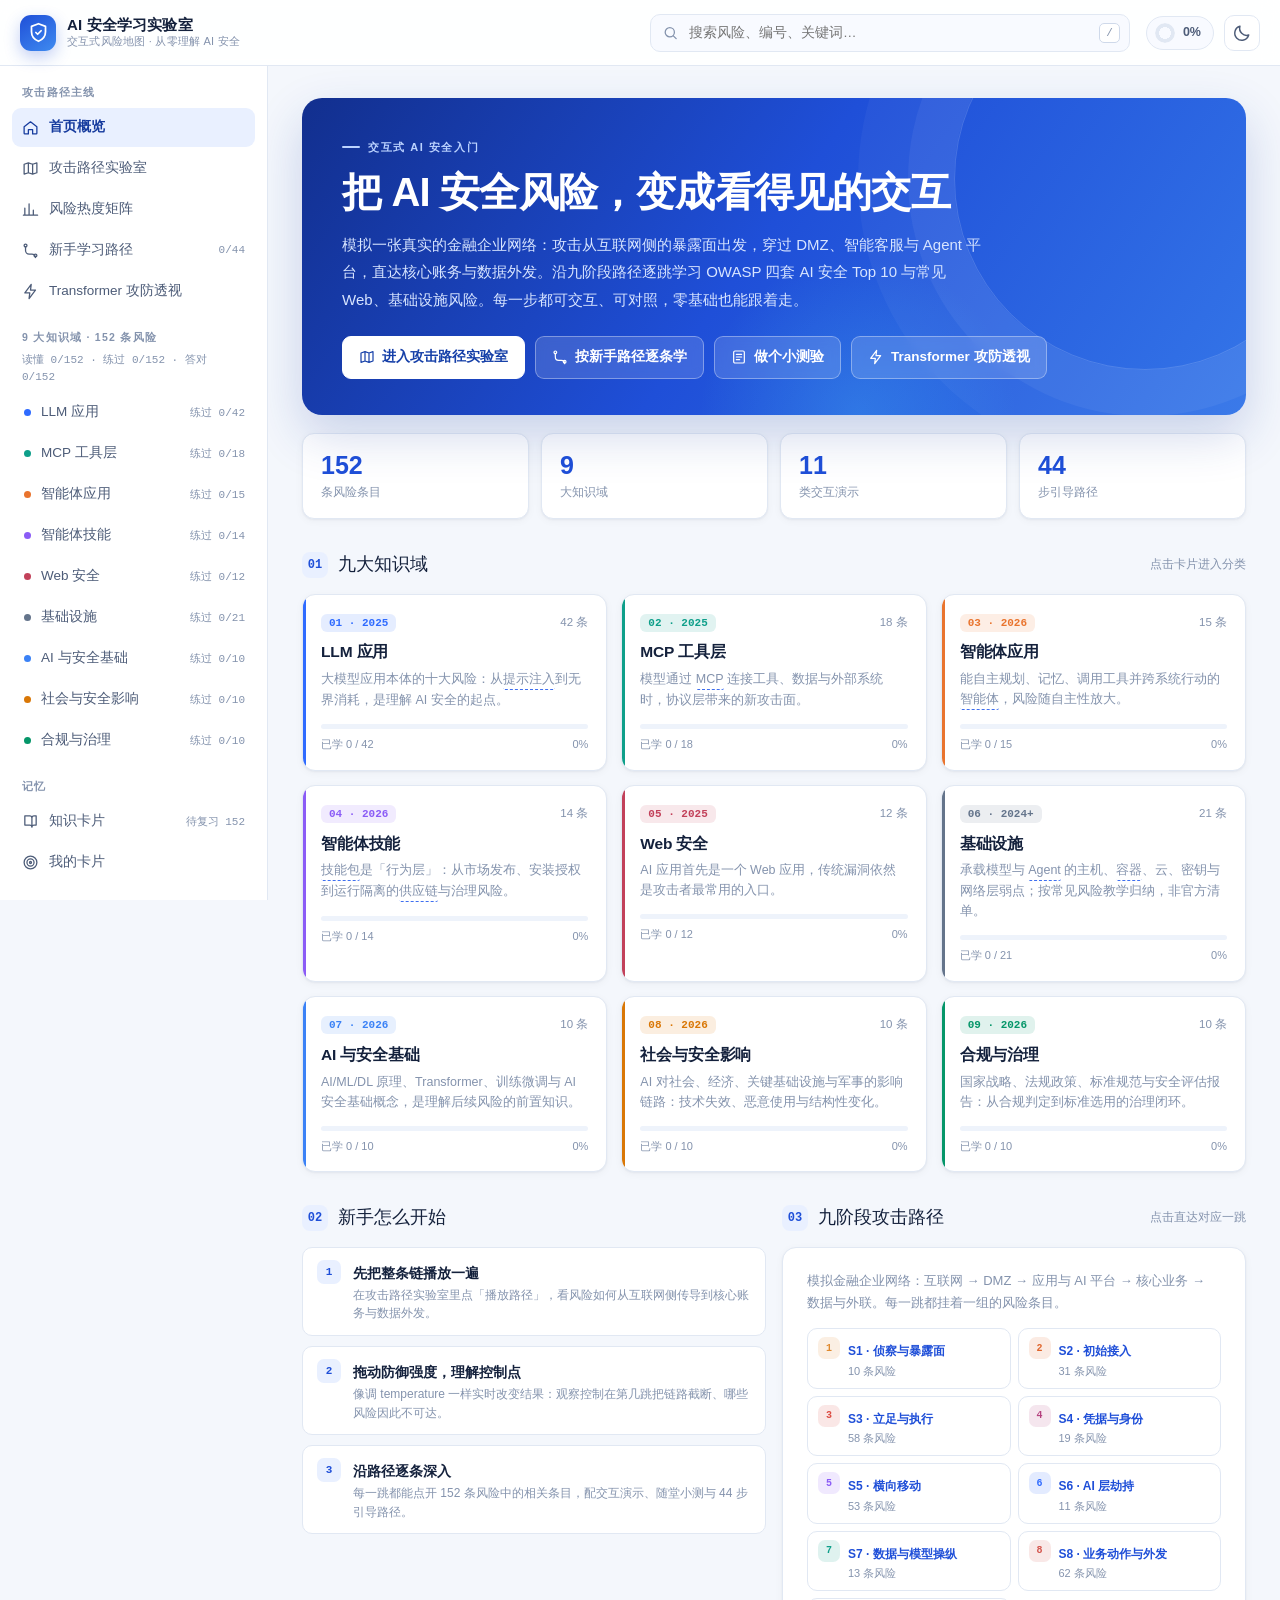
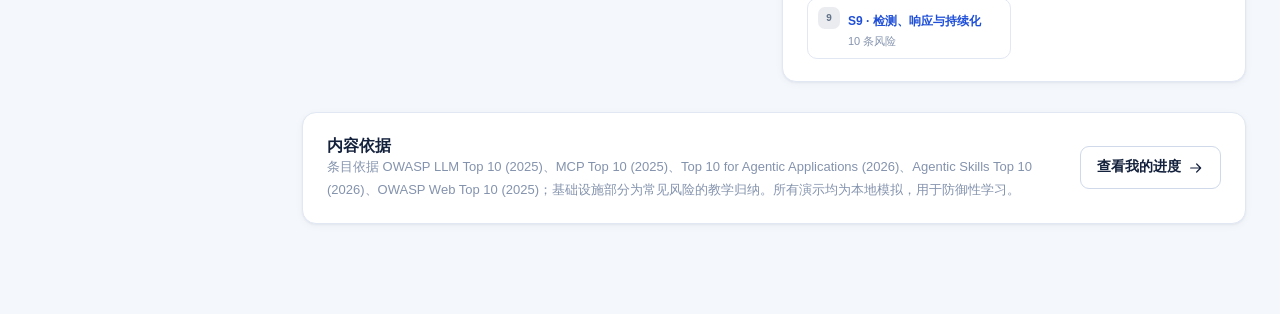
==== commit 267ac637: "feat: add practical tasks (54) and knowledge cards with full SM-2" ====
--- a/index.html
+++ b/index.html
@@ -72,11 +72,13 @@
 
 <div class="toast" id="toast" role="status" aria-live="polite"></div>
 
-<script src="assets/js/data.js?v=20261121b"></script>
+<script src="assets/js/data.js?v=20261125"></script>
 <script src="assets/js/ai-bank.js?v=20261121b"></script>
+<script src="assets/js/cards.js?v=20261125"></script>
+<script src="assets/js/practical.js?v=20261125"></script>
 <script src="assets/js/glossary.js?v=20261114b"></script>
-<script src="assets/js/demos.js?v=20261121"></script>
+<script src="assets/js/demos.js?v=20261125"></script>
 <script src="assets/js/lab.js?v=20261114b"></script>
-<script src="assets/js/app.js?v=20261120d"></script>
+<script src="assets/js/app.js?v=20261125b"></script>
 </body>
 </html>
--- a/assets/css/style.css
+++ b/assets/css/style.css
@@ -940,3 +940,49 @@
 .kc-jump a { font-size: 12px; padding: 5px 10px; border: 1px solid var(--line); border-radius: 6px; color: var(--ink-2); text-decoration: none; }
 .kc-jump a:hover { border-color: var(--cat, var(--brand)); color: var(--cat, var(--brand)); }
 @media (max-width: 860px) { .kc-basis { margin-left: 0; } }
+
+/* ===== 记忆卡片（知识卡片 · SM-2） ===== */
+.card-filters { display: grid; grid-template-columns: repeat(auto-fit, minmax(170px, 1fr)); gap: 12px; }
+.card-grid { display: grid; grid-template-columns: repeat(auto-fill, minmax(280px, 1fr)); gap: 12px; }
+.mini-card { border: 1px solid var(--line); border-top: 3px solid var(--cat, var(--brand)); border-radius: var(--radius-s); background: var(--surface); padding: 14px; display: flex; flex-direction: column; gap: 9px; }
+.mc-head { display: flex; justify-content: space-between; align-items: center; gap: 8px; }
+.mc-id { font: 700 11px var(--mono); color: var(--cat, var(--brand)); letter-spacing: .04em; }
+.mc-state { font-size: 11px; padding: 2px 8px; border-radius: 999px; background: var(--surface-3); color: var(--ink-2); }
+.mc-state.warn { background: var(--warn-soft); color: var(--warn); }
+.mc-state.ok { background: var(--ok-soft); color: var(--ok); }
+.mc-front { font-size: 14px; line-height: 1.6; font-weight: 600; }
+.mc-tags { display: flex; flex-wrap: wrap; gap: 5px; }
+.mc-tags span { font-size: 10px; padding: 2px 7px; border-radius: 5px; background: var(--surface-3); color: var(--ink-3); }
+.mc-actions { display: flex; gap: 6px; flex-wrap: wrap; margin-top: auto; }
+.mc-back { font-size: 13px; line-height: 1.7; color: var(--ink-2); border-top: 1px dashed var(--line); padding-top: 9px; }
+.mc-mem { margin-top: 6px; font-size: 12px; color: var(--brand); }
+.study-card { max-width: 760px; margin: 0 auto; padding: 22px; border: 1px solid var(--line); border-radius: var(--radius); background: var(--surface); border-top: 4px solid var(--cat, var(--brand)); }
+.study-top { display: flex; justify-content: space-between; font-size: 12px; color: var(--ink-3); }
+.study-face { margin: 22px 0; text-align: center; }
+.study-label { display: block; font-size: 11px; letter-spacing: .1em; color: var(--ink-3); margin-bottom: 10px; }
+.study-face h2 { font-size: 22px; line-height: 1.6; margin: 0 0 12px; }
+.study-back { margin-top: 18px; padding-top: 18px; border-top: 1px dashed var(--line); }
+.study-back p { line-height: 1.8; }
+.study-grade { display: flex; gap: 10px; justify-content: center; margin-top: 18px; flex-wrap: wrap; }
+[data-study-show] { display: block; margin: 0 auto; }
+.card-editor { display: grid; gap: 12px; }
+.card-editor-row { display: grid; grid-template-columns: repeat(auto-fit, minmax(180px, 1fr)); gap: 12px; }
+
+/* ===== 实操题 ===== */
+.pq-head { display: flex; gap: 8px; flex-wrap: wrap; margin-bottom: 12px; }
+.pq-head a { text-decoration: none; }
+.pq-scene { margin: 0 0 8px; line-height: 1.7; }
+.pq-options { display: grid; gap: 8px; margin: 14px 0; }
+.pq-opt { display: flex; align-items: center; gap: 10px; text-align: left; padding: 12px 14px; border: 1px solid var(--line); border-radius: var(--radius-s); background: var(--surface); color: var(--ink); font: inherit; font-size: 14px; cursor: pointer; transition: border-color .15s, background .15s; }
+.pq-opt:hover:not(:disabled) { border-color: var(--brand); }
+.pq-opt.selected { border-color: var(--brand); background: var(--brand-soft); }
+.pq-opt.correct { border-color: var(--ok); background: var(--ok-soft); }
+.pq-opt.wrong { border-color: var(--danger); background: var(--danger-soft); }
+.pq-opt:disabled { cursor: default; }
+.pq-seq { flex: none; width: 22px; height: 22px; border-radius: 50%; background: var(--brand); color: #fff; display: inline-flex; align-items: center; justify-content: center; font: 700 12px var(--mono); }
+.pq-check { margin-left: auto; color: var(--brand); opacity: 0; }
+.pq-opt.selected .pq-check { opacity: 1; }
+.pq-tools { display: flex; align-items: center; gap: 10px; flex-wrap: wrap; }
+.wrong-row { display: flex; align-items: center; gap: 10px; }
+.wrong-row > a { flex: 1; }
+@media (max-width: 860px) { .study-card { padding: 16px; } .study-face h2 { font-size: 19px; } }
